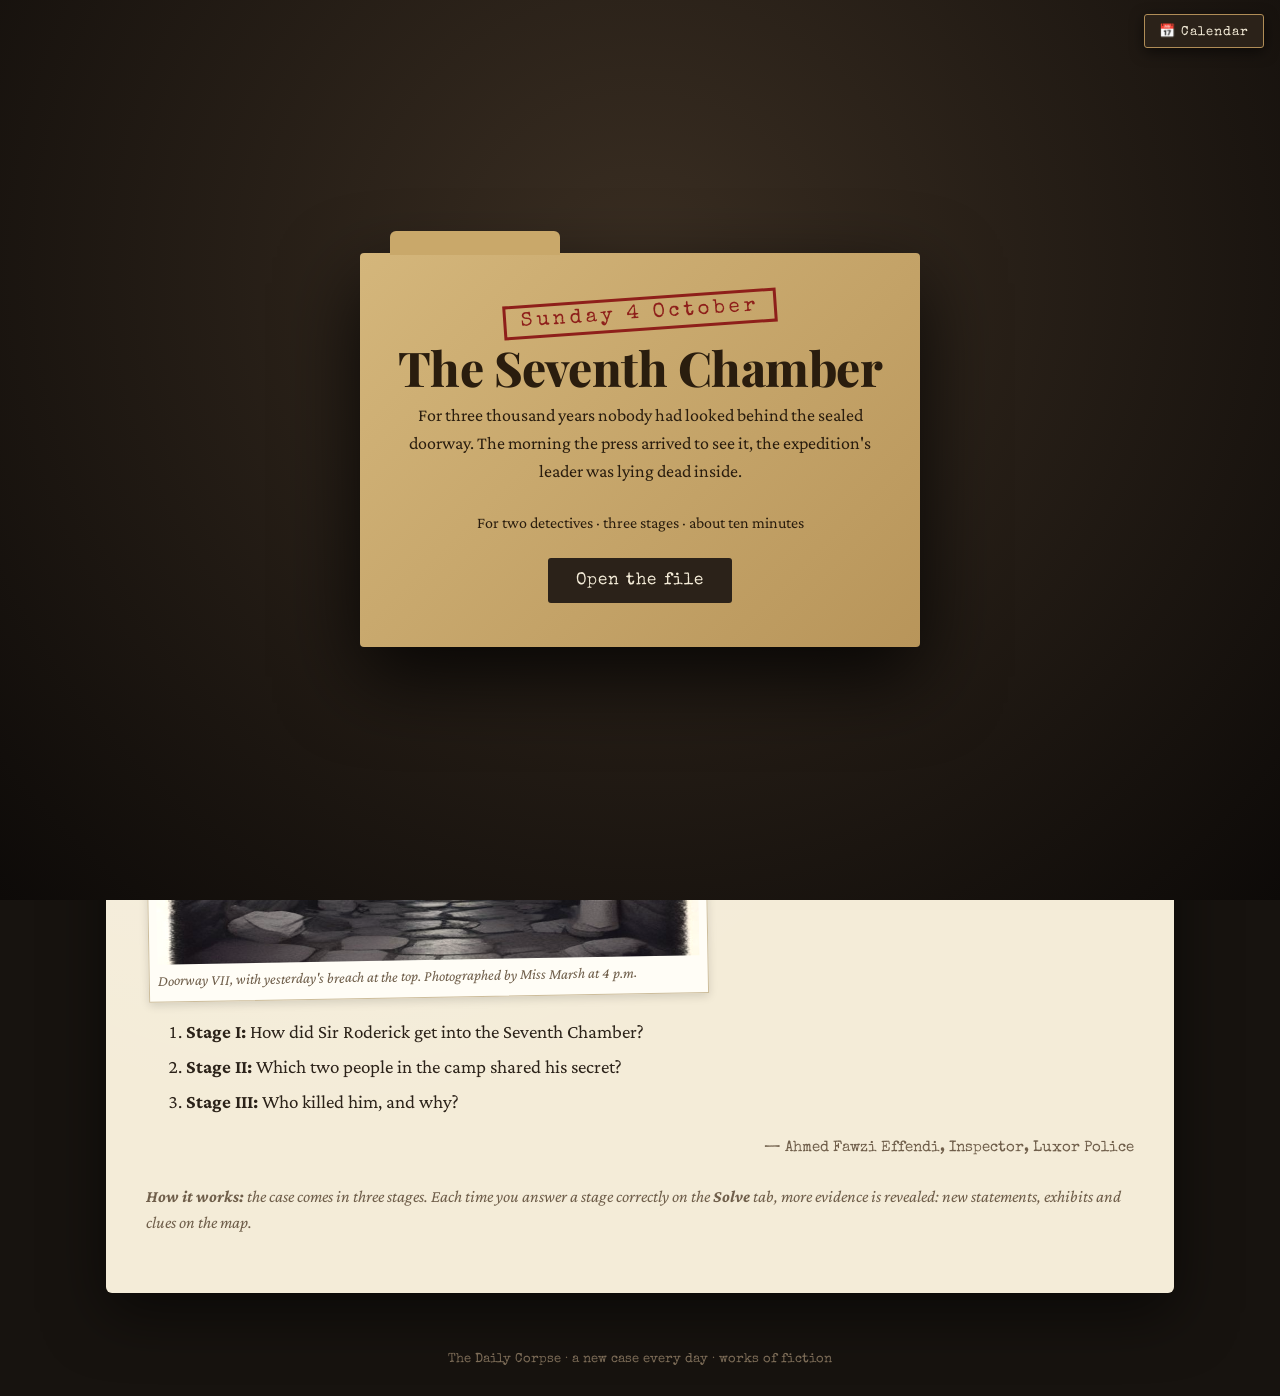
==== index.html @ 82468aee "Keep jigsaw pieces where left, explain stages, Wordle-style share, preview all days Co-Authored-By: " ====
<!doctype html>
<html lang="en">
<head>
<meta charset="utf-8">
<meta name="viewport" content="width=device-width, initial-scale=1">
<title>The Daily Corpse</title>
<meta name="description" content="A new ten-minute murder mystery every day, for two detectives.">
<link rel="preconnect" href="https://fonts.googleapis.com">
<link rel="preconnect" href="https://fonts.gstatic.com" crossorigin>
<link href="https://fonts.googleapis.com/css2?family=Playfair+Display:ital,wght@0,600;0,800;1,600&family=Crimson+Pro:ital,wght@0,400;0,600;1,400&family=Special+Elite&family=Caveat:wght@500&display=swap" rel="stylesheet">
<link rel="stylesheet" href="style.css">
</head>
<body>
<div id="cover"><div class="folder"><p>Fetching today's file…</p></div></div>

<div class="wrap">
  <header>
    <div class="eyebrow" id="eyebrow"></div>
    <h1 id="title"></h1>
    <div class="meta">
      <span class="pips" id="pips" aria-label="Progress"></span>
      <span id="stage-label"></span>
      <span id="clock">⏱ 00:00</span>
      <button class="linkish" id="reset">Start over</button>
    </div>
    <nav role="tablist" id="tabs">
      <button role="tab" data-tab="brief">Briefing</button>
      <button role="tab" data-tab="map">Map</button>
      <button role="tab" data-tab="suspects">Suspects</button>
      <button role="tab" data-tab="evidence">Evidence</button>
      <button role="tab" data-tab="notes">Notebook</button>
      <button role="tab" data-tab="solve">Solve</button>
    </nav>
  </header>
  <main>
    <section id="brief"></section>
    <section id="map"><div class="map-wrap"><aside class="room-info" id="room-info"></aside></div></section>
    <section id="suspects"></section>
    <section id="evidence"></section>
    <section id="notes">
      <h2>Detectives' notebook</h2>
      <p class="aside">Kept on this device only. Scribble freely.</p>
      <textarea id="notebook" placeholder="Times, lies, who could see whom…" aria-label="Notebook"></textarea>
    </section>
    <section id="solve"></section>
  </main>
</div>
<footer>The Daily Corpse · a new case every day · works of fiction</footer>

<dialog id="reader"><div class="sheet"><button class="x" aria-label="Close" onclick="this.closest('dialog').close()">×</button><div id="reader-body"></div></div></dialog>

<script src="days.js"></script>
<script>
  // Pick the case: ?d=YYYY-MM-DD if that day is open, else the latest open day. ?all opens future days (for testing).
  // ponytail: future days are locked in the browser only; anyone reading cases/ can peek at stage I early.
{ // block scope: engine.js declares its own globals (load, $ ...)
  const iso = d => `${d.getFullYear()}-${String(d.getMonth() + 1).padStart(2, '0')}-${String(d.getDate()).padStart(2, '0')}`;
  const q = new URLSearchParams(location.search), today = iso(new Date());
  const open = DAYS.filter(d => window.PREVIEW || q.has('all') || d.date <= today);
  window.DAY = open.find(d => d.date === q.get('d')) || open.filter(d => d.date <= today).pop() || open[0] || DAYS[0];
  const load = src => new Promise((ok, bad) => { const s = document.createElement('script'); s.src = src; s.onload = ok; s.onerror = bad; document.body.append(s); });
  load(`cases/${DAY.id}.js`).then(() => load('engine.js'));
}
</script>
</body>
</html>
---- style.css ----
:root{
  --desk:#17130f; --desk2:#2b221a; --paper:#f4ecd8; --paper2:#e9dcc0; --ink:#2b2219; --muted:#6f5e4a;
  --red:#8e1f1a; --brass:#b08d57; --blood:#7a1410; --line:#cdbd9b; --blue:#243f6b; --snow:#fbfbf8;
}
*{box-sizing:border-box}
html{-webkit-text-size-adjust:100%}
body{margin:0;background:radial-gradient(ellipse at 50% 0%,#3a2e22 0%,var(--desk) 65%) fixed,var(--desk);color:var(--ink);
  font:19px/1.55 "Crimson Pro",Georgia,serif;min-height:100vh}
button,input,select,textarea{font:inherit;color:inherit}
button{cursor:pointer}
:focus-visible{outline:3px solid var(--brass);outline-offset:2px}
.wrap{max-width:1100px;margin:0 auto;padding:0 16px}

/* header */
header{color:var(--paper);padding:28px 0 10px}
.eyebrow{font:13px/1 "Special Elite",monospace;letter-spacing:.2em;color:var(--brass);text-transform:uppercase}
h1{font:800 clamp(34px,6vw,58px)/1.02 "Playfair Display",serif;margin:.25em 0 .15em;letter-spacing:-.01em}
h1 i{font-weight:600;color:var(--brass)}
.meta{display:flex;flex-wrap:wrap;gap:10px 22px;align-items:center;font:14px "Special Elite",monospace;color:#cbbfa8}
.pips{display:flex;gap:6px;align-items:center}
.pip{width:34px;height:8px;border:1px solid var(--brass);border-radius:2px}
.pip.on{background:var(--brass)} .pip.now{background:repeating-linear-gradient(45deg,var(--brass) 0 4px,transparent 4px 8px)}
.linkish{background:none;border:0;color:#cbbfa8;text-decoration:underline;font:14px "Special Elite",monospace;padding:0}

/* tabs */
nav{display:flex;flex-wrap:wrap;gap:4px;margin-top:18px}
nav button{background:var(--paper2);border:0;border-radius:8px 8px 0 0;padding:9px 16px 7px;font:600 16px "Crimson Pro",serif;
  color:var(--muted);letter-spacing:.03em;text-transform:uppercase;opacity:.82}
nav button[aria-selected=true]{background:var(--paper);color:var(--ink);opacity:1}
nav .dot{display:inline-block;width:8px;height:8px;border-radius:50%;background:var(--red);margin-left:6px;vertical-align:middle}
main{background:var(--paper);border-radius:0 6px 6px 6px;padding:clamp(18px,4vw,40px);box-shadow:0 20px 60px #0008;
  background-image:linear-gradient(#0000 96%,#0000),radial-gradient(ellipse at 20% 0%,#fff6 0%,#0000 60%);margin-bottom:60px;min-height:60vh}
section[hidden]{display:none}
h2{font:800 30px/1.15 "Playfair Display",serif;margin:.2em 0 .5em}
h3{font:600 21px/1.2 "Playfair Display",serif;margin:1.4em 0 .5em}
.dateline,.typed,.sig{font:15px/1.6 "Special Elite",monospace}
.dateline{color:var(--red);letter-spacing:.06em}
.sig{text-align:right;color:var(--muted)}
.steps li{margin:.3em 0}
.memo{border-left:4px solid var(--red);background:#fff5;padding:12px 18px;margin:0 0 26px}
.memo .eyebrow{color:var(--red)}

/* suspects */
.grid{display:grid;grid-template-columns:repeat(auto-fill,minmax(300px,1fr));gap:18px}
.person{background:#fffaf0;border:1px solid var(--line);padding:18px;position:relative;box-shadow:0 2px 0 var(--line)}
.person header{display:flex;gap:14px;align-items:center;padding:0;color:var(--ink)}
.mono{flex:none;width:58px;height:58px;border-radius:50%;background:var(--ink);color:var(--paper);display:grid;place-items:center;
  font:600 22px "Playfair Display",serif;border:3px double var(--brass)}
/* portraits: round crop also hides the generator's corner watermark */
img.mono{width:84px;height:84px;object-fit:cover;object-position:50% 30%}
.aerial{margin:0 0 22px}
.aerial img{display:block;width:100%;max-height:420px;object-fit:cover;border:1px solid var(--line);filter:sepia(.25)}
.aerial figcaption{font:italic 15px/1.4 "Crimson Pro",serif;color:var(--muted);margin-top:6px}
.victim{float:right;width:150px;height:150px;border-radius:50%;object-fit:cover;object-position:50% 30%;margin:0 0 12px 18px;border:3px double var(--brass)}
.person h3{margin:0;font-size:21px}
.person .role{font-size:15px;color:var(--muted);font-style:italic}
.facts{font:13px/1.6 "Special Elite",monospace;color:var(--muted);margin:10px 0}
.person p{margin:.4em 0;font-size:17px}
.person .int{border-top:1px dashed var(--line);padding-top:8px;font-size:16px}
.marks{display:flex;gap:4px;margin-top:10px}
.marks button{flex:1;border:1px solid var(--line);background:none;font:12px "Special Elite",monospace;padding:5px 2px;border-radius:3px}
.marks button[aria-pressed=true][data-m=sus]{background:var(--red);color:#fff;border-color:var(--red)}
.marks button[aria-pressed=true][data-m=clr]{background:#3d5a3a;color:#fff;border-color:#3d5a3a}
.marks button[aria-pressed=true][data-m=unk]{background:var(--paper2)}
.stamp-mark{position:absolute;top:14px;right:14px;font:13px "Special Elite",monospace;padding:2px 8px;border:2px solid;transform:rotate(8deg);opacity:.85}
.stamp-mark.sus{color:var(--red)} .stamp-mark.clr{color:#3d5a3a}
.stmts{display:flex;flex-wrap:wrap;gap:6px;margin-top:10px}
.chip{border:1px solid var(--blue);color:var(--blue);background:none;border-radius:20px;padding:2px 12px;font-size:15px}

/* evidence */
.stage-h{display:flex;align-items:baseline;gap:12px;border-bottom:2px solid var(--ink);margin:28px 0 14px;padding-bottom:4px}
.stage-h:first-child{margin-top:0}
.stage-h h3{margin:0}
.stage-h span{font:13px "Special Elite",monospace;color:var(--muted)}
.cards{display:grid;grid-template-columns:repeat(auto-fill,minmax(250px,1fr));gap:14px}
.ev{text-align:left;background:#fffaf0;border:1px solid var(--line);padding:14px 16px 16px;position:relative;transition:transform .15s,box-shadow .15s}
.ev:nth-child(3n){transform:rotate(.4deg)} .ev:nth-child(3n+1){transform:rotate(-.3deg)}
.ev:hover{transform:translateY(-2px) rotate(0);box-shadow:0 6px 18px #0002}
.ev .kind{font:12px "Special Elite",monospace;letter-spacing:.12em;text-transform:uppercase}
.k-statement{color:var(--blue)} .k-report{color:var(--red)} .k-document,.k-mirror{color:#5b4a2a} .k-telegram{color:#9a6a12}
.ev b{display:block;font:600 19px/1.25 "Playfair Display",serif;margin:.3em 0 .2em}
.ev small{display:block;color:var(--muted);font-size:15px;line-height:1.35}
.new{position:absolute;top:10px;right:10px;background:var(--red);color:#fff;font:11px "Special Elite",monospace;padding:2px 6px;letter-spacing:.1em}

/* map */
.map-wrap{display:grid;grid-template-columns:minmax(0,1fr) 300px;gap:22px;align-items:start}
@media (max-width:820px){.map-wrap{grid-template-columns:1fr}}
/* phones: keep map labels readable; the plan scrolls sideways instead of shrinking */
@media (max-width:640px){.map-wrap{overflow-x:auto;-webkit-overflow-scrolling:touch}.map-wrap>.map{min-width:660px}}
.map{width:100%;height:auto;background:#fbf6e9;border:1px solid var(--line);font-family:"Crimson Pro",serif}
.map .rm{fill:#fffdf6;stroke:var(--ink);stroke-width:2.5;cursor:pointer;transition:fill .15s}
.map .rm:hover{fill:#f3e2bd} .map .rm.sel{fill:#ecd29b}
.map .snow{fill:url(#snowpat)} .map .snow:hover,.map .snow.sel{fill:#e9eef3}
.map .grass{fill:url(#grasspat);stroke:none} .map .grass.sel,.map .grass:hover{fill:#dfe3cf}
.map .glass{stroke-dasharray:6 4}
.map text{fill:var(--ink);pointer-events:none}
.map .lbl{font-size:17px;font-weight:600;text-anchor:middle}
.map .lbl-s{font-size:13px;font-style:italic;text-anchor:middle;fill:var(--muted)}
.map .door{stroke:#fbf6e9;stroke-width:6}
.map .xdoor{font:11px "Special Elite",monospace;fill:var(--red);text-anchor:middle}
.trail path{fill:none;stroke-width:3;stroke-dasharray:2 7;stroke-linecap:round}
.trail text{font:bold 18px "Special Elite",monospace}
.trail-a path{stroke:#1d3b6e} .trail-a text{fill:#1d3b6e}
.trail-b path{stroke:var(--red)} .trail-b text{fill:var(--red)}
.trail-e path{stroke:#6a6a6a} .trail-e text{fill:#6a6a6a}
.trail-cd path{stroke:#6b3f8c} .trail-cd text{fill:#6b3f8c}
.trail-f path{stroke:#6a6a6a;stroke-dasharray:none} .trail-f text{fill:#6a6a6a}
.room-info{background:#fffaf0;border:1px solid var(--line);padding:16px;position:sticky;top:12px}
.room-info p{margin:.4em 0 .8em;font-size:17px}
.legend{font-size:15px;margin-top:10px}
.legend span{display:inline-block;width:26px;border-top:3px dotted;vertical-align:middle;margin-right:6px}

/* reader dialog */
dialog{border:0;padding:0;background:transparent;max-width:min(780px,calc(100vw - 20px));width:100%;max-height:calc(100vh - 30px)}
dialog::backdrop{background:#0b0906cc;backdrop-filter:blur(2px)}
.sheet{background:var(--paper);padding:clamp(20px,4vw,42px);box-shadow:0 20px 60px #000a;position:relative;max-height:calc(100vh - 30px);overflow:auto;
  background-image:repeating-linear-gradient(#0000 0 31px,#b9a88410 31px 32px)}
.sheet .x{position:sticky;float:right;top:0;border:0;background:var(--ink);color:var(--paper);width:36px;height:36px;border-radius:50%;font-size:20px;line-height:1;z-index:2}
.sheet .kind{font:13px "Special Elite",monospace;letter-spacing:.14em;text-transform:uppercase}
.sheet .who{font:15px "Special Elite",monospace;color:var(--muted);margin-bottom:1em}
.sheet h2{margin-top:.2em}
.aside{color:var(--muted);font-style:italic;font-size:17px}
.hand,.hand-inline{font-family:"Caveat",cursive;font-size:25px;line-height:1.35;color:#1e2f55}
.tl{border-collapse:collapse;width:100%;font-size:17px}
.tl td{border-bottom:1px dotted var(--line);padding:6px 8px;vertical-align:top}
.tl td:first-child{font:14px "Special Elite",monospace;white-space:nowrap;color:var(--red);width:1%}
.inv li{margin:.45em 0}
.sketch{display:block;width:100%;max-width:520px;margin:0 auto 10px;color:var(--ink);background:#fffdf6;border:1px solid var(--line)}
.sk-n{font:bold 15px "Special Elite",monospace;fill:var(--red)} .sk-s{font:11px "Special Elite",monospace;fill:var(--muted)}
.card-print{border:3px double var(--ink);padding:18px 24px;text-align:center;max-width:420px;margin:10px auto;background:#fffdf6}
.card-print.small{max-width:360px;padding:12px}
.card-print p{margin:.35em 0}
.cp-top{font:800 22px "Playfair Display",serif;letter-spacing:.14em}
.cp-sub{font-style:italic;color:var(--muted)}
.card-print hr{border:0;border-top:1px solid var(--ink);width:40%}
.trails dt{float:left;font:bold 20px "Special Elite",monospace;color:var(--red);width:32px}
.trails dd{margin:0 0 10px 32px}
.telegram{background:#f7e9b9;border:1px solid #cfb567;padding:18px 22px;font:16px/1.7 "Special Elite",monospace;
  box-shadow:inset 0 0 40px #b0843322;clip-path:polygon(0 0,100% 0,100% 88%,94% 100%,80% 93%,62% 100%,40% 92%,20% 100%,0 94%)}
.tg-head{color:#8a5a0a;border-bottom:1px solid #cfb567;padding-bottom:6px}
.burn{color:#2a1a08;letter-spacing:-2px}
.blotter{background:#dfe7ea;border:1px solid #aab8bd;padding:22px;margin:12px 0}
.blotter .mirrored{transform:scaleX(-1);transition:transform .6s;opacity:.72;filter:blur(.3px)}
.blotter .mirrored.flipped{transform:none;opacity:1;filter:none}
.mirror-btn,.btn{background:var(--ink);color:var(--paper);border:0;padding:10px 20px;border-radius:3px;font:15px "Special Elite",monospace;letter-spacing:.06em}
.btn.ghost{background:none;color:var(--ink);border:1px solid var(--ink)}

/* solve */
.facts-list{list-style:none;padding:0}
.facts-list li{padding:8px 0 8px 34px;position:relative;border-bottom:1px dotted var(--line)}
.facts-list li::before{content:"✓";position:absolute;left:6px;color:#3d5a3a;font-weight:bold}
.q{background:#fffaf0;border:2px solid var(--ink);padding:22px;margin-top:18px}
.q h3{margin-top:0}
.q label{display:block;margin:12px 0 4px;font-weight:600}
.q input[type=text],.q select{width:100%;padding:10px 12px;border:1px solid var(--muted);background:#fff;border-radius:3px}
.q input[type=text]{font:22px "Special Elite",monospace;max-width:220px}
.picks{display:grid;grid-template-columns:repeat(auto-fill,minmax(200px,1fr));gap:8px}
.picks label{display:flex;gap:10px;align-items:center;border:1px solid var(--line);padding:10px 12px;margin:0;font-weight:400;background:#fff;cursor:pointer}
.picks input{width:20px;height:20px;accent-color:var(--red)}
.q .row{display:flex;flex-wrap:wrap;gap:10px;align-items:center;margin-top:16px}
.verdict{min-height:1.5em;font-style:italic;color:var(--red);margin-top:10px}
.shake{animation:shake .4s}
@keyframes shake{25%{transform:translateX(-6px)}50%{transform:translateX(6px)}75%{transform:translateX(-3px)}}
.hints li{margin:.4em 0;color:var(--blue)}
.solved-stamp{display:inline-block;font:22px "Special Elite",monospace;color:var(--red);border:4px double var(--red);padding:6px 16px;transform:rotate(-6deg);margin:10px 0 20px;letter-spacing:.2em}
.rating{background:var(--ink);color:var(--paper);padding:18px 22px;margin:20px 0}
.rating b{color:var(--brass);font:800 24px "Playfair Display",serif}
textarea{width:100%;min-height:55vh;border:1px solid var(--line);padding:16px;background:#fffdf6 repeating-linear-gradient(#0000 0 31px,#cdbd9b66 31px 32px);
  font:23px/32px "Caveat",cursive;color:#1e2f55;resize:vertical}

/* cover */
#cover{position:fixed;inset:0;z-index:50;background:radial-gradient(ellipse at 50% 30%,#3a2e22,#0d0a08);display:grid;place-items:center;padding:16px}
#cover[hidden]{display:none}
.folder{background:#c9a86a;background-image:linear-gradient(135deg,#d4b67b,#b8955a);width:min(560px,100%);padding:44px 34px;position:relative;
  box-shadow:0 30px 80px #000c;border-radius:4px;text-align:center;color:#2a1d0e}
.folder::before{content:"";position:absolute;top:-22px;left:30px;width:170px;height:24px;background:#c9a86a;border-radius:6px 6px 0 0}
.folder .conf{display:inline-block;font:20px "Special Elite",monospace;color:var(--red);border:3px solid var(--red);padding:4px 14px;transform:rotate(-4deg);letter-spacing:.2em}
.folder h1{color:#2a1d0e;font-size:clamp(32px,7vw,48px)}
.folder p{font-size:18px;margin:.6em 0 1.4em}
.folder .btn{font-size:17px;padding:14px 28px}
.toast{position:fixed;left:50%;bottom:24px;transform:translateX(-50%);background:var(--ink);color:var(--paper);padding:14px 22px;border:1px solid var(--brass);
  font:15px "Special Elite",monospace;z-index:60;box-shadow:0 10px 30px #000a;max-width:calc(100vw - 32px)}
footer{color:#7d6d58;text-align:center;font:13px "Special Elite",monospace;padding:0 16px 30px}
.corner{position:fixed;top:14px;right:16px;z-index:55;background:var(--ink);color:var(--paper);border:1px solid var(--brass);padding:8px 14px;
  font:13px "Special Elite",monospace;letter-spacing:.08em;text-decoration:none;border-radius:3px;box-shadow:0 4px 14px #0008}
.corner:hover{background:var(--brass);color:var(--ink)}
@media (max-width:640px){header{padding-top:58px}}

/* photos inside evidence and briefings */
.photo{margin:14px 0;background:#fffdf6;border:1px solid var(--line);padding:8px 8px 10px;box-shadow:0 3px 10px #0002;max-width:560px}
.photo img{display:block;width:100%;height:auto;filter:sepia(.15)}
.photo figcaption{font:italic 15px/1.35 "Crimson Pro",serif;color:var(--muted);margin-top:6px}
.photo.tilt{transform:rotate(-1deg)}
.k-puzzle{color:#3d5a3a}

/* mini-puzzles */
.pz{margin:18px 0 8px;padding:16px;background:#fffaf0;border:2px dashed var(--muted)}
.pz.done{border-style:solid;border-color:#3d5a3a}
.pz-after:not(:empty){border-left:4px solid #3d5a3a;background:#3d5a3a12;padding:10px 16px;margin-top:10px}
.jig{display:grid;gap:3px;width:100%;max-width:560px;margin:0 auto;background:var(--ink);padding:3px;touch-action:manipulation}
.jig button{border:0;padding:0;background-repeat:no-repeat;min-height:0}
.jig button.sel{outline:4px solid var(--brass);outline-offset:-4px;filter:brightness(1.1)}
.jig.whole{gap:0;padding:0;transition:gap .4s}
.morse{font:22px/1.7 "Special Elite",monospace;letter-spacing:.08em;word-spacing:.2em;background:#f7e9b9;border:1px solid #cfb567;padding:14px 16px;margin:0 0 12px;overflow-wrap:anywhere}
.morse-plain{font:24px "Special Elite",monospace;color:#3d5a3a;letter-spacing:.1em}
.mkey{margin:12px 0}
.mkey summary{cursor:pointer;font:15px "Special Elite",monospace}
.mkey div{display:grid;grid-template-columns:repeat(auto-fill,minmax(88px,1fr));gap:2px 10px;font:15px "Special Elite",monospace;margin-top:8px}
.pz-ans{display:flex;flex-wrap:wrap;gap:8px;align-items:center;margin-top:12px}
.pz-ans input{flex:1;min-width:0;padding:10px 12px;border:1px solid var(--muted);font:20px "Special Elite",monospace;text-transform:uppercase;background:#fff}
.pz-ans .verdict{flex-basis:100%}
.spots{display:grid;grid-template-columns:1fr 1fr;gap:10px}
@media (max-width:600px){.spots{grid-template-columns:1fr}}
.spots figure{margin:0}
.spots figcaption{font:13px "Special Elite",monospace;color:var(--muted);margin-bottom:3px}
.spot{width:100%;height:auto;display:block;border:1px solid var(--line);background:#efe6cf;touch-action:manipulation}
#spot-a{cursor:crosshair}
.spot .rings circle{fill:none;stroke:var(--red);stroke-width:6}
.wheel{display:block;font:16px "Special Elite",monospace}
.wheel input{width:100%;accent-color:var(--red);height:32px}
.lock{display:flex;gap:10px;justify-content:center;margin:6px 0 14px}
.dial{display:flex;flex-direction:column;align-items:center;background:var(--ink);color:var(--paper);border-radius:6px;padding:4px;border:3px double var(--brass)}
.dial b{font:30px "Special Elite",monospace;min-width:1.4em;text-align:center;padding:4px 0}
.dial button{background:none;border:0;color:var(--brass);font-size:22px;padding:6px 14px}
.ord-picked{min-height:1.5em;margin:0 0 12px;padding-left:1.6em}
.ord-picked li{margin:.3em 0;padding:4px 0;border-bottom:1px dotted var(--line)}
.ord-pool{display:flex;flex-direction:column;gap:8px}
.ord-pool .chip{text-align:left;border-radius:6px;padding:8px 12px;font-size:17px}

/* calendar */
.cal{display:flex;flex-direction:column;gap:8px}
.day{display:grid;grid-template-columns:52px 1fr auto;grid-template-rows:auto auto;column-gap:14px;align-items:center;text-decoration:none;color:var(--ink);
  background:#fffaf0;border:1px solid var(--line);padding:10px 14px;border-radius:4px}
a.day:hover{border-color:var(--ink)}
.day.cur{border:2px solid var(--red)}
.day.locked{opacity:.55;background:repeating-linear-gradient(45deg,#0000 0 10px,#0000000a 10px 20px)}
.dow{grid-row:1;font:12px "Special Elite",monospace;color:var(--red);text-transform:uppercase;letter-spacing:.1em;text-align:center}
.dnum{grid-row:2;grid-column:1;font:800 26px/1 "Playfair Display",serif;text-align:center}
.dinfo{grid-row:1/3;grid-column:2}
.dinfo b{display:block;font:600 18px/1.2 "Playfair Display",serif}
.dinfo small{display:block;color:var(--muted);font-size:15px;line-height:1.3}
.dstat{grid-row:1/3;grid-column:3;font:14px "Special Elite",monospace;color:#3d5a3a}
.day.test .dow{color:var(--muted)}
.btn.ghost-l{background:none;color:var(--paper);border:1px solid var(--brass)}
button.corner{cursor:pointer}
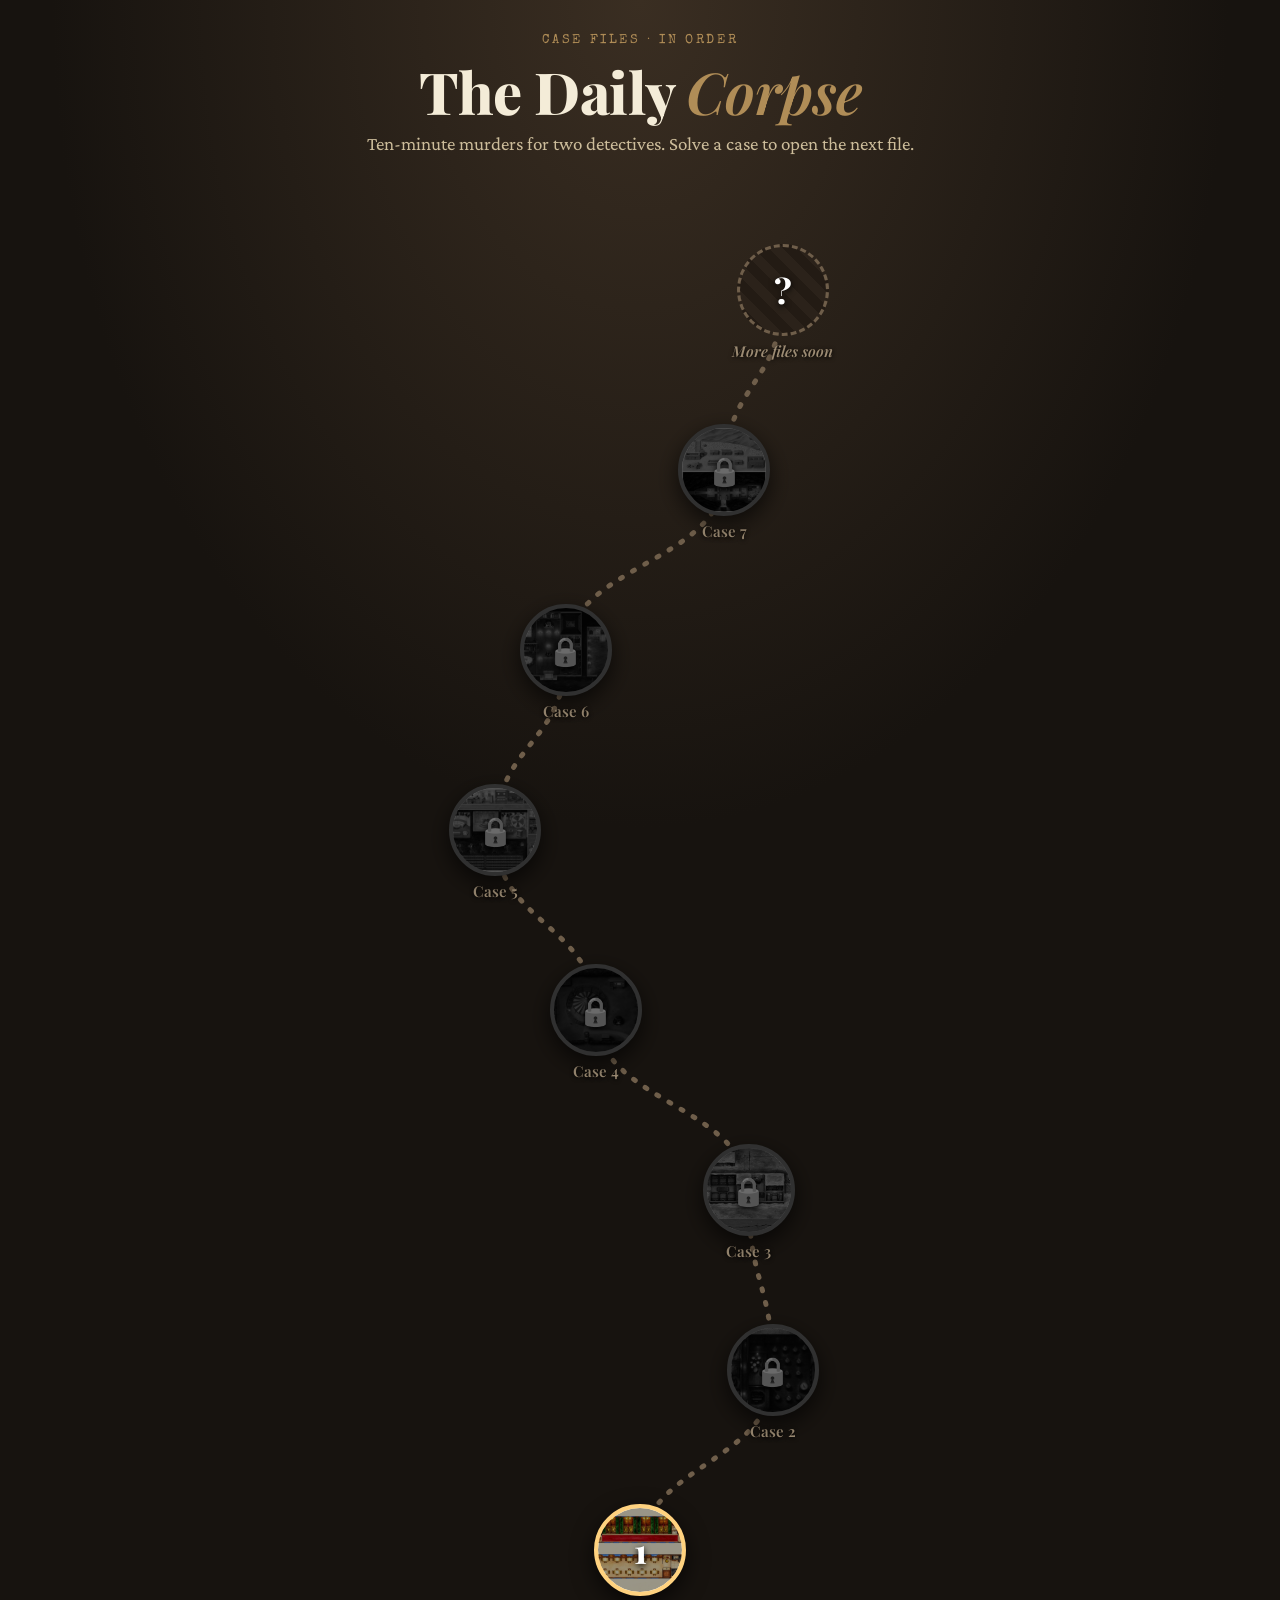
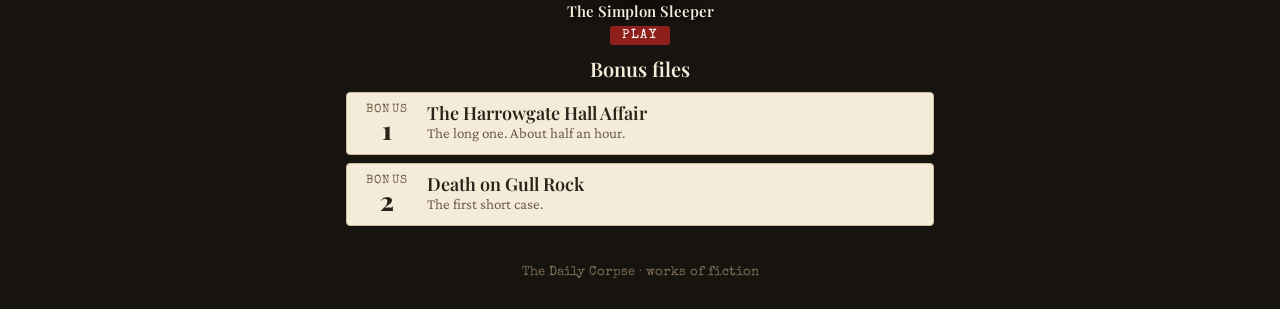
==== commit 71ec3733: "Turn the daily cases into a trail of levels The front page is now a case map: the cases climb a wind" ====
--- a/index.html
+++ b/index.html
@@ -4,62 +4,68 @@
 <meta charset="utf-8">
 <meta name="viewport" content="width=device-width, initial-scale=1">
 <title>The Daily Corpse</title>
-<meta name="description" content="A new ten-minute murder mystery every day, for two detectives.">
+<meta name="description" content="A trail of ten-minute murder mysteries for two detectives. Solve one to open the next.">
 <link rel="preconnect" href="https://fonts.googleapis.com">
 <link rel="preconnect" href="https://fonts.gstatic.com" crossorigin>
-<link href="https://fonts.googleapis.com/css2?family=Playfair+Display:ital,wght@0,600;0,800;1,600&family=Crimson+Pro:ital,wght@0,400;0,600;1,400&family=Special+Elite&family=Caveat:wght@500&display=swap" rel="stylesheet">
+<link href="https://fonts.googleapis.com/css2?family=Playfair+Display:ital,wght@0,600;0,800;1,600&family=Crimson+Pro:ital,wght@0,400;0,600;1,400&family=Special+Elite&display=swap" rel="stylesheet">
 <link rel="stylesheet" href="style.css">
 </head>
-<body>
-<div id="cover"><div class="folder"><p>Fetching today's file…</p></div></div>
+<body class="trail-page">
+<header class="trail-head">
+  <div class="eyebrow">Case files · in order</div>
+  <h1>The Daily <i>Corpse</i></h1>
+  <p>Ten-minute murders for two detectives. Solve a case to open the next file.</p>
+</header>
+<main class="trail" id="trail" aria-label="Case map"></main>
+<section class="bonus">
+  <h2>Bonus files</h2>
+  <div class="cal" id="bonus"></div>
+</section>
+<footer>The Daily Corpse · works of fiction</footer>
 
-<div class="wrap">
-  <header>
-    <div class="eyebrow" id="eyebrow"></div>
-    <h1 id="title"></h1>
-    <div class="meta">
-      <span class="pips" id="pips" aria-label="Progress"></span>
-      <span id="stage-label"></span>
-      <span id="clock">⏱ 00:00</span>
-      <button class="linkish" id="reset">Start over</button>
-    </div>
-    <nav role="tablist" id="tabs">
-      <button role="tab" data-tab="brief">Briefing</button>
-      <button role="tab" data-tab="map">Map</button>
-      <button role="tab" data-tab="suspects">Suspects</button>
-      <button role="tab" data-tab="evidence">Evidence</button>
-      <button role="tab" data-tab="notes">Notebook</button>
-      <button role="tab" data-tab="solve">Solve</button>
-    </nav>
-  </header>
-  <main>
-    <section id="brief"></section>
-    <section id="map"><div class="map-wrap"><aside class="room-info" id="room-info"></aside></div></section>
-    <section id="suspects"></section>
-    <section id="evidence"></section>
-    <section id="notes">
-      <h2>Detectives' notebook</h2>
-      <p class="aside">Kept on this device only. Scribble freely.</p>
-      <textarea id="notebook" placeholder="Times, lies, who could see whom…" aria-label="Notebook"></textarea>
-    </section>
-    <section id="solve"></section>
-  </main>
-</div>
-<footer>The Daily Corpse · a new case every day · works of fiction</footer>
+<dialog id="lvl"><div class="sheet"><button class="x" aria-label="Close" onclick="this.closest('dialog').close()">×</button><div id="lvl-body"></div></div></dialog>
 
-<dialog id="reader"><div class="sheet"><button class="x" aria-label="Close" onclick="this.closest('dialog').close()">×</button><div id="reader-body"></div></div></dialog>
+<script src="levels.js"></script>
+<script>
+{
+  const $ = s => document.querySelector(s), ROW = 180, all = /[?&]all\b/.test(location.search) ? '&all' : '';
+  const stars = n => `<span class="stars" aria-label="${n} of 3 stars">${'★'.repeat(n)}<i>${'★'.repeat(3 - n)}</i></span>`;
+  // Level 1 sits at the bottom and the trail climbs, one sealed file waiting at the top.
+  const nodes = [...LEVELS.map((l, i) => ({ ...l, n: i + 1, open: levelOpen(i), done: solvedCase(l.id) })), { soon: true }];
+  const cur = nodes.findIndex(v => v.open && !v.done), H = nodes.length * ROW + 40, trail = $('#trail');
+  trail.style.height = H + 'px';
+  const pos = i => ({ x: 50 + 28 * Math.sin(i * 1.15), y: H - 90 - i * ROW });   // x in %, y in px
 
-<script src="days.js"></script>
-<script>
-  // Pick the case: ?d=YYYY-MM-DD if that day is open, else the latest open day. ?all opens future days (for testing).
-  // ponytail: future days are locked in the browser only; anyone reading cases/ can peek at stage I early.
-{ // block scope: engine.js declares its own globals (load, $ ...)
-  const iso = d => `${d.getFullYear()}-${String(d.getMonth() + 1).padStart(2, '0')}-${String(d.getDate()).padStart(2, '0')}`;
-  const q = new URLSearchParams(location.search), today = iso(new Date());
-  const open = DAYS.filter(d => window.PREVIEW || q.has('all') || d.date <= today);
-  window.DAY = open.find(d => d.date === q.get('d')) || open.filter(d => d.date <= today).pop() || open[0] || DAYS[0];
-  const load = src => new Promise((ok, bad) => { const s = document.createElement('script'); s.src = src; s.onload = ok; s.onerror = bad; document.body.append(s); });
-  load(`cases/${DAY.id}.js`).then(() => load('engine.js'));
+  trail.innerHTML = nodes.map((v, i) => {
+    const { x, y } = pos(i), cls = v.soon ? 'soon' : v.done ? 'done' : v.open ? 'open' : 'locked';
+    return `<button class="lv ${cls} ${i === cur ? 'cur' : ''}" style="left:${x}%;top:${y}px" data-i="${i}" ${v.soon ? 'disabled' : ''}
+        aria-label="${v.soon ? 'More cases coming' : `Case ${v.n}: ${v.open ? v.title : 'locked'}`}">
+      <span class="disc" ${v.soon ? '' : `style="background-image:url(img/${v.id}/plan.jpg)"`}><b>${v.soon ? '?' : v.open ? v.n : '🔒'}</b></span>
+      <span class="lv-name">${v.soon ? 'More files soon' : v.open ? v.title : 'Case ' + v.n}</span>
+      ${v.done ? stars(caseStars(v.id)) : i === cur ? '<span class="lv-go">Play</span>' : ''}
+    </button>`;
+  }).join('');
+
+  // The path behind the files: brass as far as you've got, dotted beyond.
+  const W = trail.clientWidth, pts = nodes.map((_, i) => { const p = pos(i); return [p.x / 100 * W, p.y]; });
+  const seg = (a, b) => `M${a[0]},${a[1]} C${a[0]},${a[1] - ROW / 2} ${b[0]},${b[1] + ROW / 2} ${b[0]},${b[1]}`;
+  trail.insertAdjacentHTML('afterbegin', `<svg class="path" width="${W}" height="${H}" aria-hidden="true">${pts.slice(1).map((p, i) =>
+    `<path d="${seg(pts[i], p)}" class="${nodes[i].done ? 'walked' : ''}"/>`).join('')}</svg>`);
+
+  trail.onclick = e => {
+    const b = e.target.closest('.lv'); if (!b) return;
+    const v = nodes[b.dataset.i];
+    $('#lvl-body').innerHTML = `<div class="kind">Case No. ${v.n}</div>` + (v.open
+      ? `<h2>${v.title}</h2><p>${v.tagline}</p>${v.done ? `<p>${stars(caseStars(v.id))} Solved</p>` : ''}
+         <p class="aside">For two detectives · three stages · about ten minutes</p>
+         <a class="btn" href="case.html?c=${v.id}${all}">${v.done ? 'Reopen the file' : caseSave(v.id).answers?.length ? 'Carry on' : 'Open the file'}</a>`
+      : `<h2>Sealed</h2><p>Solve <b>Case ${v.n - 1}</b> to open this file.</p>`);
+    $('#lvl').showModal();
+  };
+  $('#bonus').innerHTML = TESTS.map(t => `<a class="day test" href="${t.href}"><span class="dow">Bonus</span><span class="dnum">${t.n}</span>
+    <span class="dinfo"><b>${t.title}</b><small>${t.tagline}</small></span><span class="dstat">${solvedCase(t.id) ? '✓' : ''}</span></a>`).join('');
+  // Start the view on the case you're up to.
+  trail.querySelector('.cur')?.scrollIntoView({ block: 'center' });
 }
 </script>
 </body>
--- a/style.css
+++ b/style.css
@@ -80,16 +80,31 @@
 .k-statement{color:var(--blue)} .k-report{color:var(--red)} .k-document,.k-mirror{color:#5b4a2a} .k-telegram{color:#9a6a12}
 .ev b{display:block;font:600 19px/1.25 "Playfair Display",serif;margin:.3em 0 .2em}
 .ev small{display:block;color:var(--muted);font-size:15px;line-height:1.35}
-.new{position:absolute;top:10px;right:10px;background:var(--red);color:#fff;font:11px "Special Elite",monospace;padding:2px 6px;letter-spacing:.1em}
+.new{position:absolute;top:10px;right:62px;background:var(--red);color:#fff;font:11px "Special Elite",monospace;padding:2px 6px;letter-spacing:.1em}
 
 /* map */
 .map-wrap{display:grid;grid-template-columns:minmax(0,1fr) 300px;gap:22px;align-items:start}
 @media (max-width:820px){.map-wrap{grid-template-columns:1fr}}
 /* phones: keep map labels readable; the plan scrolls sideways instead of shrinking */
-@media (max-width:640px){.map-wrap{overflow-x:auto;-webkit-overflow-scrolling:touch}.map-wrap>.map{min-width:660px}}
+@media (max-width:640px){.map-wrap{overflow-x:auto;-webkit-overflow-scrolling:touch}.map-wrap>.map{min-width:660px}
+  /* the notes stay put while the plan scrolls under them */
+  .map-wrap>.room-info{position:sticky;left:0;box-sizing:border-box;width:calc(100vw - 68px)}}
 .map{width:100%;height:auto;background:#fbf6e9;border:1px solid var(--line);font-family:"Crimson Pro",serif}
 .map .rm{fill:#fffdf6;stroke:var(--ink);stroke-width:2.5;cursor:pointer;transition:fill .15s}
 .map .rm:hover{fill:#f3e2bd} .map .rm.sel{fill:#ecd29b}
+/* A painted plan (class "painted"): the picture is the map, the rooms are clear hotspots over it, lit when chosen. */
+.map.painted{background:#0d0b09}
+.map.painted .rm{fill:transparent;stroke:transparent;stroke-width:4;transition:fill .15s,stroke .15s}
+.map.painted .rm:hover{fill:rgba(255,214,140,.12);stroke:rgba(255,214,140,.55)}
+.map.painted .rm.sel{fill:rgba(255,200,110,.1);stroke:#ffd27f;filter:drop-shadow(0 0 6px rgba(255,200,110,.8))}
+.map.painted text{paint-order:stroke;stroke:rgba(12,9,6,.85);stroke-width:4px;stroke-linejoin:round}
+.map.painted .lbl{fill:#f6ecd6} .map.painted .lbl-s{fill:#e6d7b8} .map.painted .xdoor{fill:#ffab94}
+.map.painted .trail text{stroke:#f6ecd6;stroke-width:5px} .map.painted .trail path{stroke-width:4}
+.pin{pointer-events:none} .pin-ring{fill:#f6ecd6;stroke:#b08d57;stroke-width:2;filter:drop-shadow(0 2px 3px rgba(0,0,0,.7))}
+.map .pin-n{font:bold 17px "Crimson Pro",serif;fill:#f6ecd6;text-anchor:middle;paint-order:stroke;stroke:rgba(12,9,6,.9);stroke-width:4px}
+.pins-btn{display:block;width:100%;margin:0 0 14px;padding:10px 12px;border:1px solid var(--brass);border-radius:6px;background:#fff8;
+  font:600 15px "Crimson Pro",serif;color:var(--ink);cursor:pointer;text-align:left}
+.pins-btn[aria-pressed=true]{background:var(--ink);color:var(--paper)}
 .map .snow{fill:url(#snowpat)} .map .snow:hover,.map .snow.sel{fill:#e9eef3}
 .map .grass{fill:url(#grasspat);stroke:none} .map .grass.sel,.map .grass:hover{fill:#dfe3cf}
 .map .glass{stroke-dasharray:6 4}
@@ -117,7 +132,7 @@
   background-image:repeating-linear-gradient(#0000 0 31px,#b9a88410 31px 32px)}
 .sheet .x{position:sticky;float:right;top:0;border:0;background:var(--ink);color:var(--paper);width:36px;height:36px;border-radius:50%;font-size:20px;line-height:1;z-index:2}
 .sheet .kind{font:13px "Special Elite",monospace;letter-spacing:.14em;text-transform:uppercase}
-.sheet .who{font:15px "Special Elite",monospace;color:var(--muted);margin-bottom:1em}
+.sheet .who{font:15px "Special Elite",monospace;color:var(--muted);margin-bottom:1em;display:flex;align-items:center;gap:12px}
 .sheet h2{margin-top:.2em}
 .aside{color:var(--muted);font-style:italic;font-size:17px}
 .hand,.hand-inline{font-family:"Caveat",cursive;font-size:25px;line-height:1.35;color:#1e2f55}
@@ -165,8 +180,8 @@
 .solved-stamp{display:inline-block;font:22px "Special Elite",monospace;color:var(--red);border:4px double var(--red);padding:6px 16px;transform:rotate(-6deg);margin:10px 0 20px;letter-spacing:.2em}
 .rating{background:var(--ink);color:var(--paper);padding:18px 22px;margin:20px 0}
 .rating b{color:var(--brass);font:800 24px "Playfair Display",serif}
-textarea{width:100%;min-height:55vh;border:1px solid var(--line);padding:16px;background:#fffdf6 repeating-linear-gradient(#0000 0 31px,#cdbd9b66 31px 32px);
-  font:23px/32px "Caveat",cursive;color:#1e2f55;resize:vertical}
+textarea{width:100%;min-height:55vh;border:1px solid var(--line);padding:16px;background:#fffdf6 repeating-linear-gradient(#0000 0 31px,#cdbd9b66 31px 32px) content-box local;
+  background-clip:padding-box;font:23px/32px "Caveat",cursive;color:#1e2f55;resize:vertical}
 
 /* cover */
 #cover{position:fixed;inset:0;z-index:50;background:radial-gradient(ellipse at 50% 30%,#3a2e22,#0d0a08);display:grid;place-items:center;padding:16px}
@@ -191,7 +206,6 @@
 .photo img{display:block;width:100%;height:auto;filter:sepia(.15)}
 .photo figcaption{font:italic 15px/1.35 "Crimson Pro",serif;color:var(--muted);margin-top:6px}
 .photo.tilt{transform:rotate(-1deg)}
-.k-puzzle{color:#3d5a3a}
 
 /* mini-puzzles */
 .pz{margin:18px 0 8px;padding:16px;background:#fffaf0;border:2px dashed var(--muted)}
@@ -243,3 +257,49 @@
 .day.test .dow{color:var(--muted)}
 .btn.ghost-l{background:none;color:var(--paper);border:1px solid var(--brass)}
 button.corner{cursor:pointer}
+.staff{display:block;max-width:100%;height:auto;background:#fbf3df;border:1px solid #cfb567;margin:0 0 8px;fill:#1e2f55;stroke:#1e2f55}
+.staff .st-l{stroke-width:1.2}.staff .st-s{stroke-width:1.6}
+.staff text{font:15px "Special Elite",monospace;stroke:none;fill:#8a2d1f}
+
+
+/* corner badge on evidence cards */
+.ev{padding-right:64px}
+.ev-ico{position:absolute;top:10px;right:10px;width:42px;height:42px}
+svg.ev-ico{fill:none;stroke:currentColor;stroke-width:1.6;stroke-linecap:round;stroke-linejoin:round;padding:8px;box-sizing:border-box;border-radius:50%;background:#f3e9d2}
+.ev-face{border-radius:50%;object-fit:cover;object-position:50% 30%;border:2px solid #b08d57;box-shadow:0 1px 3px #0003}
+.k-puzzle{color:#3d5a3a}
+/* On a painted plan the picture replaces the line drawing: loose shapes are hidden, while hotspots, labels and <g> groups (trails, pins, legends) stay. */
+.map.painted > :is(rect:not(.rm),circle,ellipse,line,path,polygon,polyline){display:none}
+/* painted plan on a light background: dark labels with a cream halo */
+.map.painted.light text{stroke:rgba(251,246,233,.92);stroke-width:4px}
+.map.painted.light .lbl{fill:#2b2219} .map.painted.light .lbl-s{fill:#4a3b2a} .map.painted.light .xdoor{fill:#8e1f1a}
+a.btn{text-decoration:none;display:inline-block}
+/* ---------- case map (index.html) ---------- */
+.trail-head{text-align:center;color:var(--paper);padding:34px 16px 6px}
+.trail-head p{color:#cdbd9b;margin:.2em auto 0;max-width:34em}
+.trail{position:relative;max-width:520px;margin:0 auto;overflow:hidden;background:none;box-shadow:none;border-radius:0;padding:0}
+.trail .path{position:absolute;inset:0;pointer-events:none}
+.trail .path path{fill:none;stroke:#6f5e4a;stroke-width:5;stroke-dasharray:2 12;stroke-linecap:round}
+.trail .path path.walked{stroke:var(--brass);stroke-dasharray:none;stroke-width:7;opacity:.9}
+.lv{position:absolute;transform:translate(-50%,-50px);width:170px;background:none;border:0;padding:0;display:flex;flex-direction:column;align-items:center;gap:6px;color:var(--paper)}
+.lv .disc{width:92px;height:92px;border-radius:50%;background:#2b221a center/cover;border:4px solid var(--brass);box-shadow:0 8px 22px #000a,inset 0 0 0 40px #0006;
+  display:grid;place-items:center;transition:transform .15s}
+.lv:hover .disc{transform:scale(1.06)}
+.lv .disc b{font:800 34px/1 "Playfair Display",serif;color:#fff;text-shadow:0 2px 6px #000}
+.lv-name{font:600 15px/1.2 "Playfair Display",serif;text-align:center;text-shadow:0 1px 4px #000}
+.lv.locked .disc{filter:grayscale(1) brightness(.5);border-color:#6f5e4a}
+.lv.locked .disc b{font-size:28px}
+.lv.locked .lv-name{color:#9c8b73}
+.lv.soon .disc{background:repeating-linear-gradient(45deg,#2b221a 0 10px,#231b14 10px 20px);border:3px dashed #6f5e4a;box-shadow:none}
+.lv.soon .lv-name{color:#9c8b73;font-style:italic}
+.lv.done .disc{border-color:#d9b36a}
+.lv.cur .disc{border-color:#ffd27f;animation:beckon 1.6s ease-in-out infinite}
+@keyframes beckon{50%{box-shadow:0 0 0 10px #ffd27f33,0 8px 22px #000a,inset 0 0 0 40px #0006}}
+@media (prefers-reduced-motion:reduce){.lv.cur .disc{animation:none;box-shadow:0 0 0 8px #ffd27f33,0 8px 22px #000a,inset 0 0 0 40px #0006}}
+.lv-go{font:13px "Special Elite",monospace;letter-spacing:.12em;text-transform:uppercase;background:var(--red);color:#fff;padding:3px 12px;border-radius:3px}
+.stars{color:#ffd27f;letter-spacing:2px;font-size:17px;text-shadow:0 1px 3px #000}
+.stars i{font-style:normal;color:#6f5e4a;text-shadow:none}
+.sheet .stars{text-shadow:none} .sheet .stars i{color:#cdbd9b}
+.bonus{max-width:620px;margin:10px auto 40px;padding:0 16px}
+.bonus h2{color:var(--paper);font:600 20px "Playfair Display",serif;text-align:center}
+.bonus .day{background:var(--paper)}
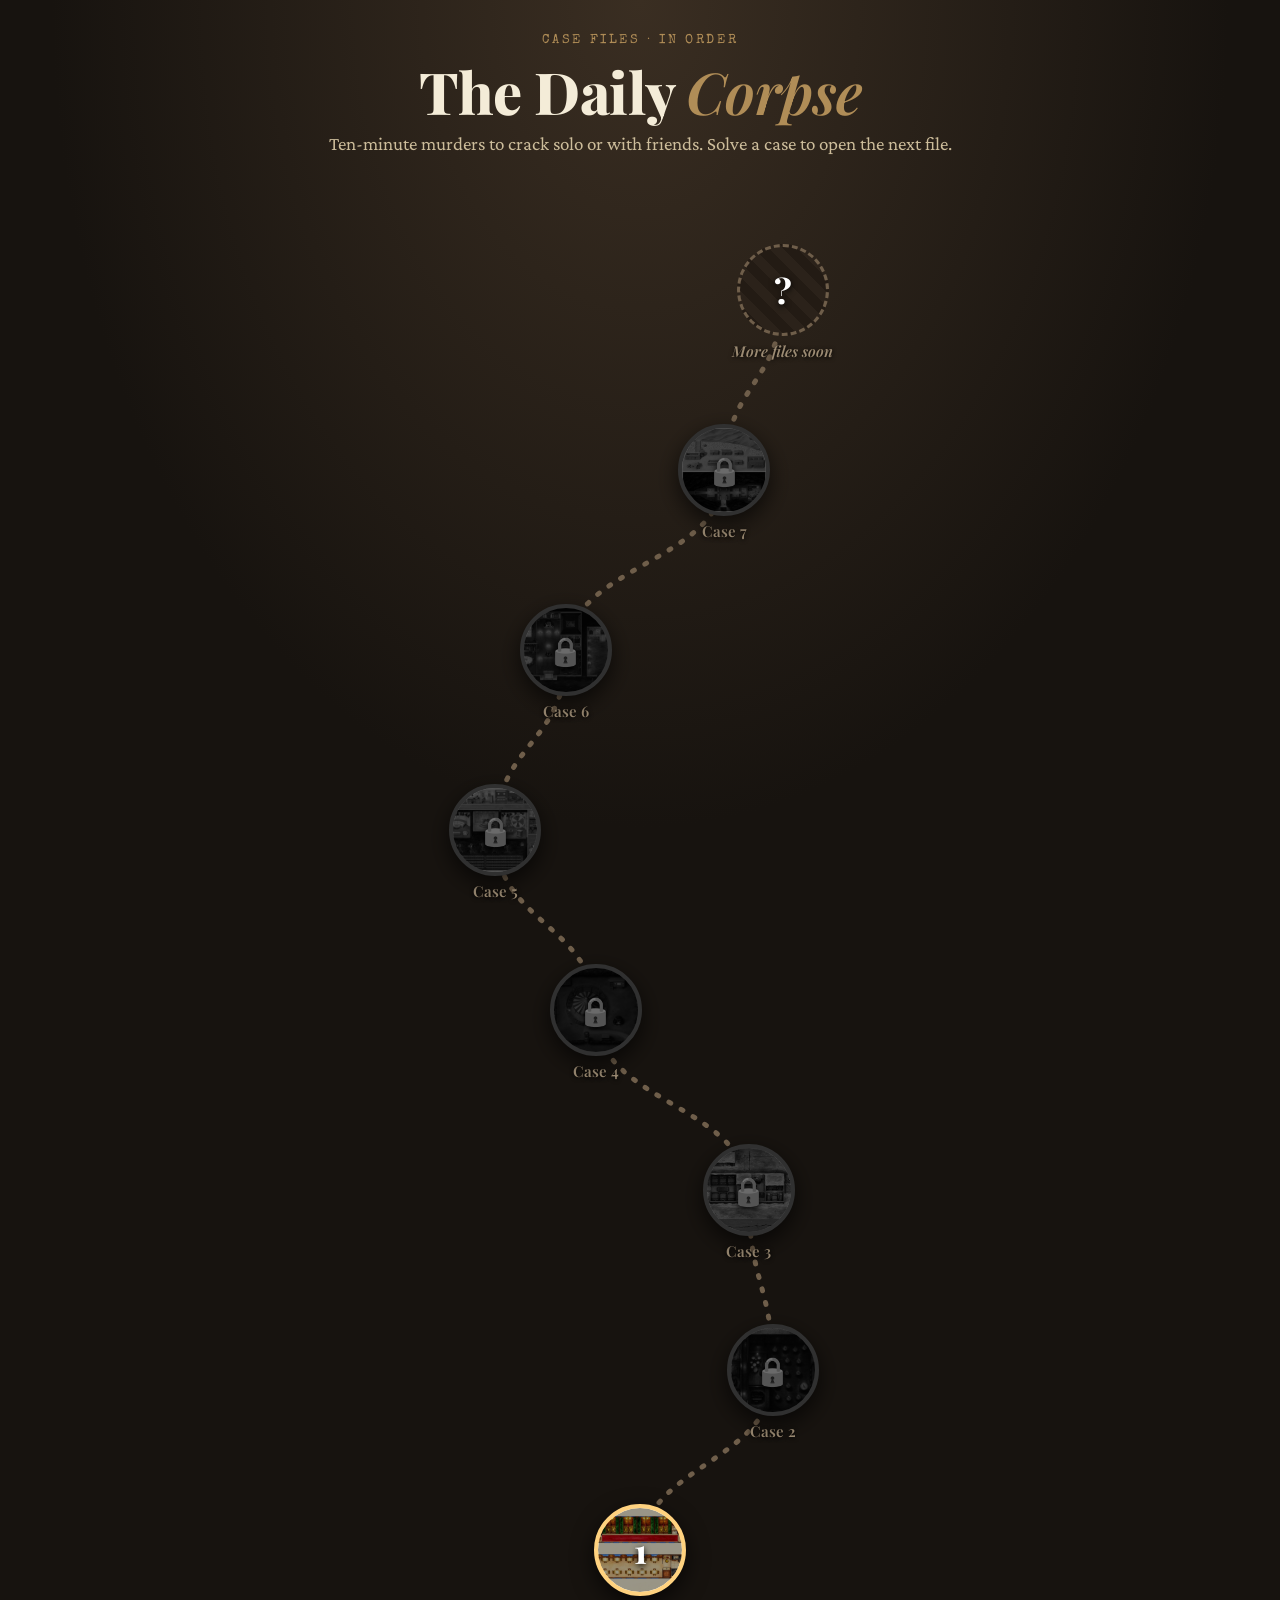
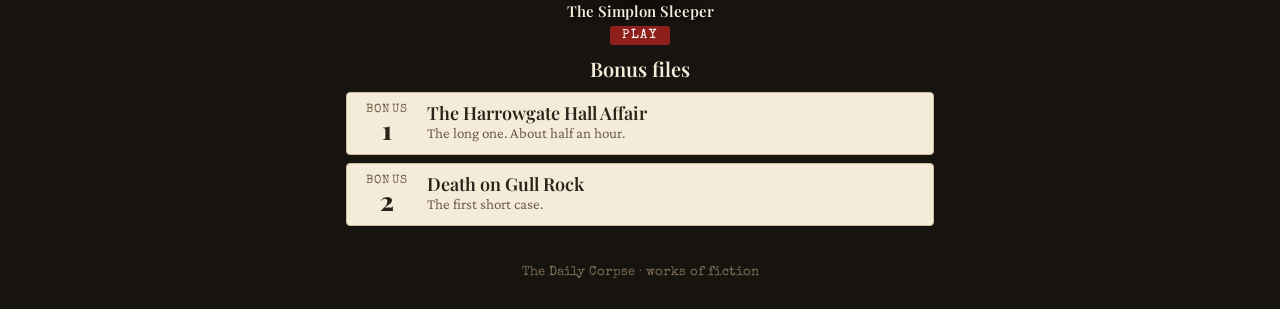
==== commit c8611817: "Pitch the cases as solo or with friends, not just for two Co-Authored-By: Claude Opus 5.5 <noreply@a" ====
--- a/index.html
+++ b/index.html
@@ -4,17 +4,19 @@
 <meta charset="utf-8">
 <meta name="viewport" content="width=device-width, initial-scale=1">
 <title>The Daily Corpse</title>
-<meta name="description" content="A trail of ten-minute murder mysteries for two detectives. Solve one to open the next.">
+<meta name="description" content="A trail of ten-minute murder mysteries to solve alone or with friends. Solve one to open the next.">
 <link rel="preconnect" href="https://fonts.googleapis.com">
 <link rel="preconnect" href="https://fonts.gstatic.com" crossorigin>
 <link href="https://fonts.googleapis.com/css2?family=Playfair+Display:ital,wght@0,600;0,800;1,600&family=Crimson+Pro:ital,wght@0,400;0,600;1,400&family=Special+Elite&display=swap" rel="stylesheet">
 <link rel="stylesheet" href="style.css">
+<link rel="icon" href="icon.svg"><link rel="apple-touch-icon" href="icon-180.png"><link rel="manifest" href="manifest.webmanifest">
+<meta name="theme-color" content="#17130f"><meta name="apple-mobile-web-app-title" content="Daily Corpse">
 </head>
 <body class="trail-page">
 <header class="trail-head">
   <div class="eyebrow">Case files · in order</div>
   <h1>The Daily <i>Corpse</i></h1>
-  <p>Ten-minute murders for two detectives. Solve a case to open the next file.</p>
+  <p>Ten-minute murders to crack solo or with friends. Solve a case to open the next file.</p>
 </header>
 <main class="trail" id="trail" aria-label="Case map"></main>
 <section class="bonus">
@@ -57,7 +59,7 @@
     const v = nodes[b.dataset.i];
     $('#lvl-body').innerHTML = `<div class="kind">Case No. ${v.n}</div>` + (v.open
       ? `<h2>${v.title}</h2><p>${v.tagline}</p>${v.done ? `<p>${stars(caseStars(v.id))} Solved</p>` : ''}
-         <p class="aside">For two detectives · three stages · about ten minutes</p>
+         <p class="aside">Solo or with friends · three stages · about ten minutes</p>
          <a class="btn" href="case.html?c=${v.id}${all}">${v.done ? 'Reopen the file' : caseSave(v.id).answers?.length ? 'Carry on' : 'Open the file'}</a>`
       : `<h2>Sealed</h2><p>Solve <b>Case ${v.n - 1}</b> to open this file.</p>`);
     $('#lvl').showModal();
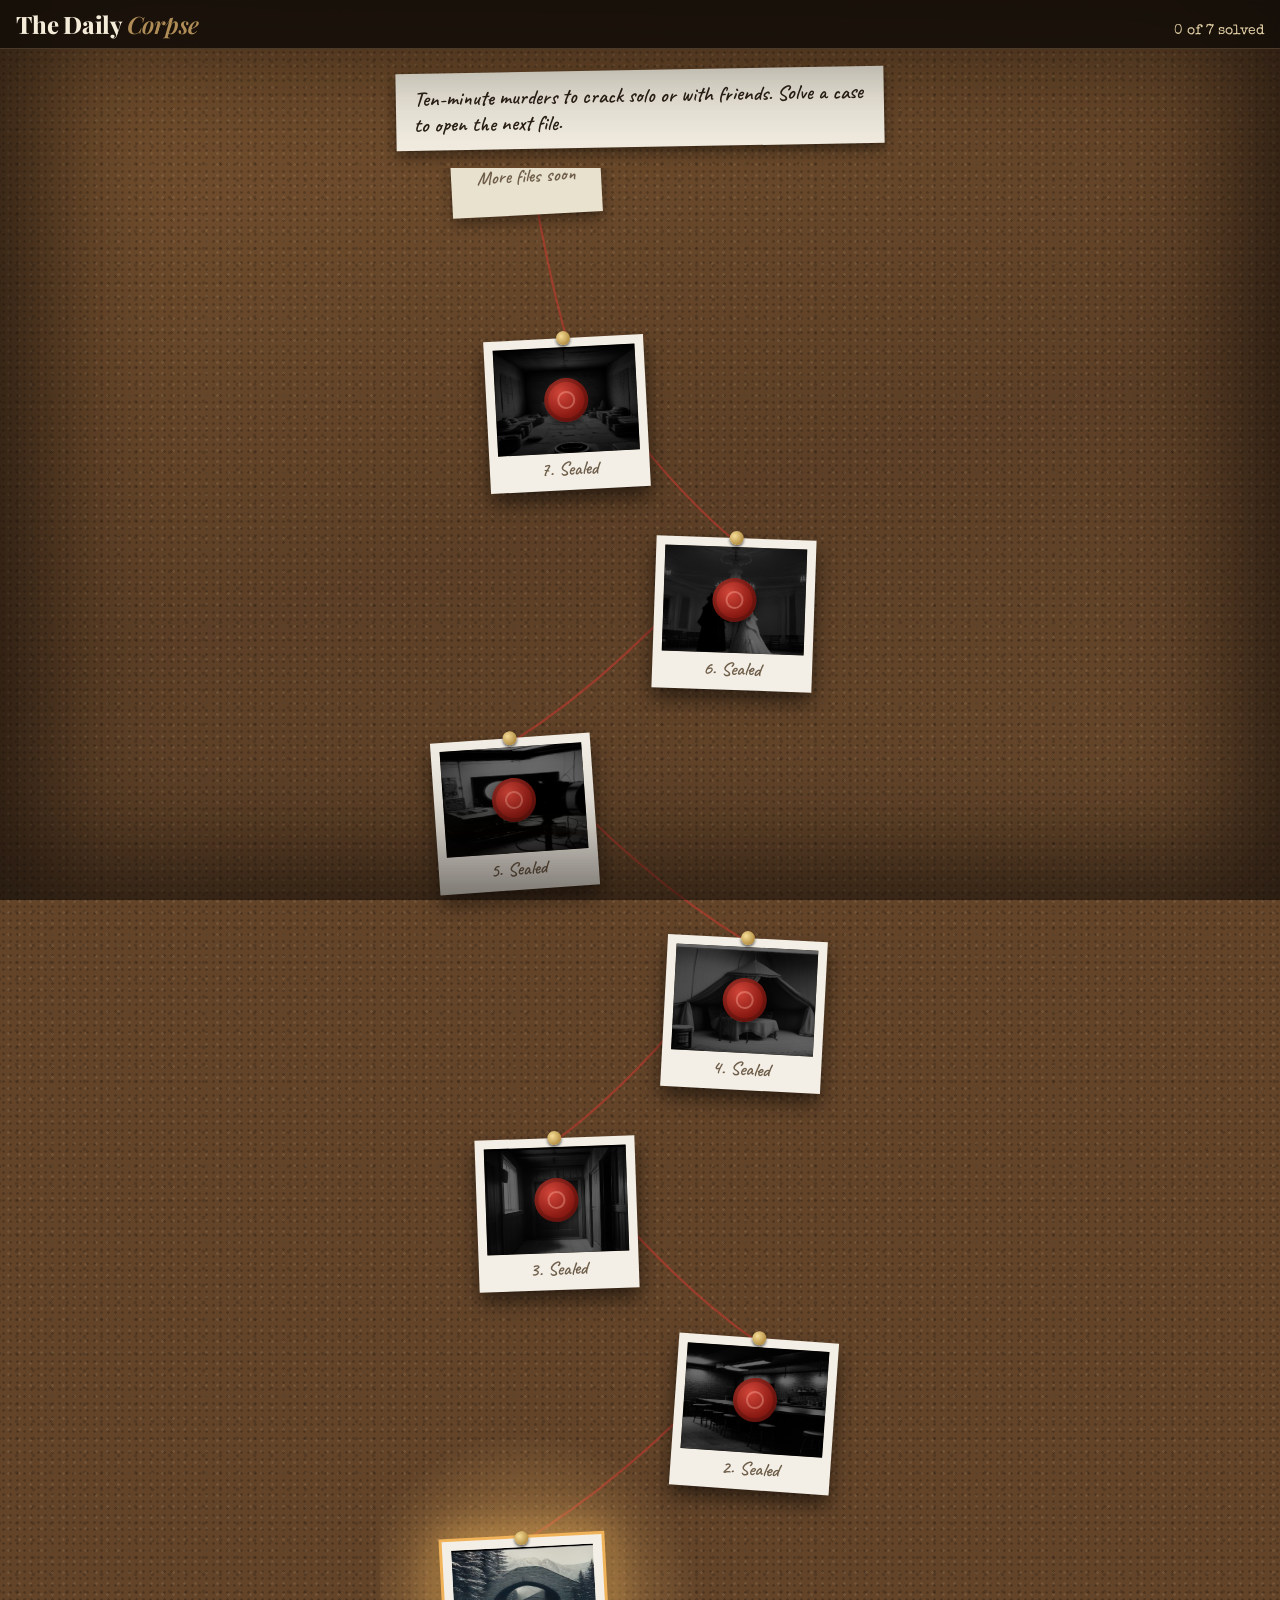
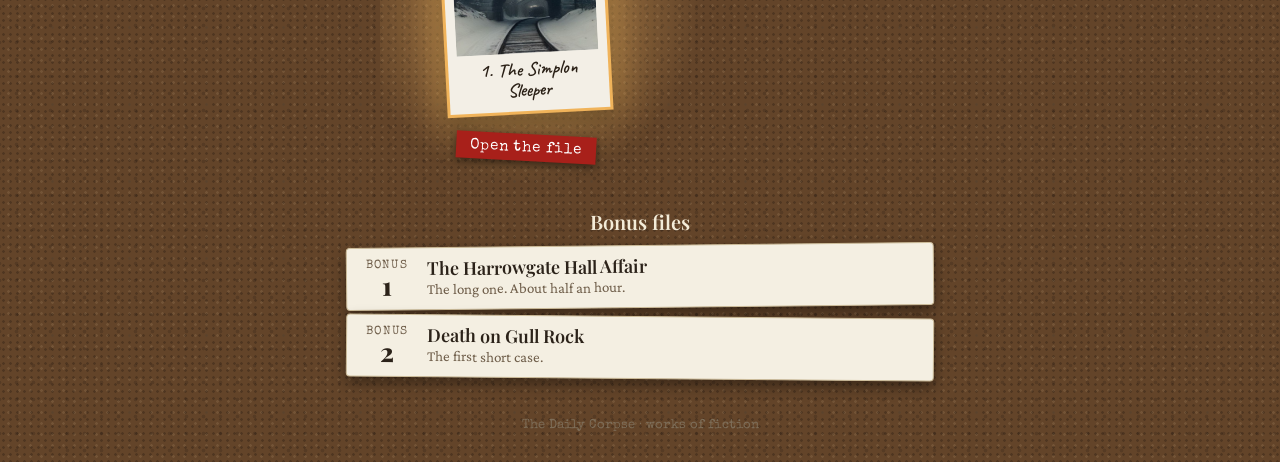
==== commit 0ffa6d5b: "Turn the case map into an evidence board, and tidy the case screen on phones The front page is now a" ====
--- a/index.html
+++ b/index.html
@@ -7,18 +7,18 @@
 <meta name="description" content="A trail of ten-minute murder mysteries to solve alone or with friends. Solve one to open the next.">
 <link rel="preconnect" href="https://fonts.googleapis.com">
 <link rel="preconnect" href="https://fonts.gstatic.com" crossorigin>
-<link href="https://fonts.googleapis.com/css2?family=Playfair+Display:ital,wght@0,600;0,800;1,600&family=Crimson+Pro:ital,wght@0,400;0,600;1,400&family=Special+Elite&display=swap" rel="stylesheet">
+<link href="https://fonts.googleapis.com/css2?family=Playfair+Display:ital,wght@0,600;0,800;1,600&family=Crimson+Pro:ital,wght@0,400;0,600;1,400&family=Special+Elite&family=Caveat:wght@600&display=swap" rel="stylesheet">
 <link rel="stylesheet" href="style.css">
-<link rel="icon" href="icon.svg"><link rel="apple-touch-icon" href="icon-180.png"><link rel="manifest" href="manifest.webmanifest">
+<link rel="icon" href="favicon.svg"><link rel="apple-touch-icon" href="icon-180.png"><link rel="manifest" href="manifest.webmanifest">
 <meta name="theme-color" content="#17130f"><meta name="apple-mobile-web-app-title" content="Daily Corpse">
 </head>
-<body class="trail-page">
-<header class="trail-head">
-  <div class="eyebrow">Case files · in order</div>
+<body class="board-page">
+<header class="board-bar">
   <h1>The Daily <i>Corpse</i></h1>
-  <p>Ten-minute murders to crack solo or with friends. Solve a case to open the next file.</p>
+  <span id="tally"></span>
 </header>
-<main class="trail" id="trail" aria-label="Case map"></main>
+<div class="board-intro"><p>Ten-minute murders to crack solo or with friends. Solve a case to open the next file.</p></div>
+<main class="board" id="board" aria-label="Case board"></main>
 <section class="bonus">
   <h2>Bonus files</h2>
   <div class="cal" id="bonus"></div>
@@ -30,32 +30,37 @@
 <script src="levels.js"></script>
 <script>
 {
-  const $ = s => document.querySelector(s), ROW = 180, all = /[?&]all\b/.test(location.search) ? '&all' : '';
+  const $ = s => document.querySelector(s), ROW = 200, all = /[?&]all\b/.test(location.search) ? '&all' : '';
   const stars = n => `<span class="stars" aria-label="${n} of 3 stars">${'★'.repeat(n)}<i>${'★'.repeat(3 - n)}</i></span>`;
-  // Level 1 sits at the bottom and the trail climbs, one sealed file waiting at the top.
+  // Case 1 sits at the bottom of the cork and the board climbs, one blank card waiting at the top.
   const nodes = [...LEVELS.map((l, i) => ({ ...l, n: i + 1, open: levelOpen(i), done: solvedCase(l.id) })), { soon: true }];
-  const cur = nodes.findIndex(v => v.open && !v.done), H = nodes.length * ROW + 40, trail = $('#trail');
-  trail.style.height = H + 'px';
-  const pos = i => ({ x: 50 + 28 * Math.sin(i * 1.15), y: H - 90 - i * ROW });   // x in %, y in px
+  const cur = nodes.findIndex(v => v.open && !v.done), H = nodes.length * ROW + 30, board = $('#board');
+  $('#tally').textContent = `${nodes.filter(v => v.done).length} of ${LEVELS.length} solved`;
+  board.style.height = H + 'px';
+  const pos = i => ({ x: [28, 72, 34, 70, 26, 68, 36][i % 7], y: H - 150 - i * ROW, r: [-3, 4, -2, 3, -4, 2, -3][i % 7] });   // x in %, y in px
 
-  trail.innerHTML = nodes.map((v, i) => {
-    const { x, y } = pos(i), cls = v.soon ? 'soon' : v.done ? 'done' : v.open ? 'open' : 'locked';
-    return `<button class="lv ${cls} ${i === cur ? 'cur' : ''}" style="left:${x}%;top:${y}px" data-i="${i}" ${v.soon ? 'disabled' : ''}
-        aria-label="${v.soon ? 'More cases coming' : `Case ${v.n}: ${v.open ? v.title : 'locked'}`}">
-      <span class="disc" ${v.soon ? '' : `style="background-image:url(img/${v.id}/plan.jpg)"`}><b>${v.soon ? '?' : v.open ? v.n : '🔒'}</b></span>
-      <span class="lv-name">${v.soon ? 'More files soon' : v.open ? v.title : 'Case ' + v.n}</span>
-      ${v.done ? stars(caseStars(v.id)) : i === cur ? '<span class="lv-go">Play</span>' : ''}
-    </button>`;
+  board.innerHTML = nodes.map((v, i) => {
+    const { x, y, r } = pos(i);
+    if (v.soon) return `<div class="pol soon" style="left:${x}%;top:${y}px;--r:${r}deg"><span class="pol-cap">More files soon</span></div>`;
+    const cls = v.done ? 'done' : v.open ? 'open' : 'locked';
+    return `${i === cur ? `<div class="lamp" style="left:${x}%;top:${y + 70}px"></div>` : ''}
+      <button class="pol ${cls} ${i === cur ? 'cur' : ''}" type="button" style="left:${x}%;top:${y}px;--r:${r}deg" data-i="${i}"
+        aria-label="Case ${v.n}: ${v.open ? v.title : 'sealed'}${v.done ? ', solved' : ''}">
+        <span class="pol-pic"><img src="img/${v.id}/${v.pic || 'plan'}.jpg" alt="" width="140" height="104" loading="lazy">${v.done ? '<b class="stamp">Solved</b>' : ''}${v.open ? '' : '<span class="seal" aria-hidden="true"></span>'}</span>
+        <span class="pol-cap">${v.n}. ${v.open ? v.title : 'Sealed'}</span>
+        ${v.done ? stars(caseStars(v.id)) : ''}
+      </button>
+      ${i === cur ? `<span class="tag" style="left:${x}%;top:${y + 196}px">${caseSave(v.id).answers?.length ? 'Carry on' : 'Open the file'}</span>` : ''}`;
   }).join('');
 
-  // The path behind the files: brass as far as you've got, dotted beyond.
-  const W = trail.clientWidth, pts = nodes.map((_, i) => { const p = pos(i); return [p.x / 100 * W, p.y]; });
-  const seg = (a, b) => `M${a[0]},${a[1]} C${a[0]},${a[1] - ROW / 2} ${b[0]},${b[1] + ROW / 2} ${b[0]},${b[1]}`;
-  trail.insertAdjacentHTML('afterbegin', `<svg class="path" width="${W}" height="${H}" aria-hidden="true">${pts.slice(1).map((p, i) =>
+  // Red string from pin to pin: solid as far as you've got, faded beyond.
+  const W = board.clientWidth, pts = nodes.map((_, i) => { const p = pos(i); return [p.x / 100 * W, p.y + 2]; });
+  const seg = (a, b) => `M${a[0]},${a[1]} Q${(a[0] + b[0]) / 2},${(a[1] + b[1]) / 2 + 30} ${b[0]},${b[1]}`;
+  board.insertAdjacentHTML('afterbegin', `<svg class="string" width="${W}" height="${H}" aria-hidden="true">${pts.slice(1).map((p, i) =>
     `<path d="${seg(pts[i], p)}" class="${nodes[i].done ? 'walked' : ''}"/>`).join('')}</svg>`);
 
-  trail.onclick = e => {
-    const b = e.target.closest('.lv'); if (!b) return;
+  board.onclick = e => {
+    const b = e.target.closest('.pol[data-i]'); if (!b) return;
     const v = nodes[b.dataset.i];
     $('#lvl-body').innerHTML = `<div class="kind">Case No. ${v.n}</div>` + (v.open
       ? `<h2>${v.title}</h2><p>${v.tagline}</p>${v.done ? `<p>${stars(caseStars(v.id))} Solved</p>` : ''}
@@ -66,8 +71,8 @@
   };
   $('#bonus').innerHTML = TESTS.map(t => `<a class="day test" href="${t.href}"><span class="dow">Bonus</span><span class="dnum">${t.n}</span>
     <span class="dinfo"><b>${t.title}</b><small>${t.tagline}</small></span><span class="dstat">${solvedCase(t.id) ? '✓' : ''}</span></a>`).join('');
-  // Start the view on the case you're up to.
-  trail.querySelector('.cur')?.scrollIntoView({ block: 'center' });
+  // Open the board on the case you're up to.
+  board.querySelector('.cur')?.scrollIntoView({ block: 'center' });
 }
 </script>
 </body>
--- a/style.css
+++ b/style.css
@@ -199,7 +199,21 @@
 .corner{position:fixed;top:14px;right:16px;z-index:55;background:var(--ink);color:var(--paper);border:1px solid var(--brass);padding:8px 14px;
   font:13px "Special Elite",monospace;letter-spacing:.08em;text-decoration:none;border-radius:3px;box-shadow:0 4px 14px #0008}
 .corner:hover{background:var(--brass);color:var(--ink)}
-@media (max-width:640px){header{padding-top:58px}}
+@media (max-width:640px){
+  header{padding-top:14px}
+  .eyebrow{font-size:11px;letter-spacing:.12em;line-height:1.4;white-space:nowrap;overflow:hidden;text-overflow:ellipsis;padding-right:108px}
+  h1{font-size:28px}
+  .meta{gap:6px 16px;font-size:13px}
+  .corner{position:absolute;top:10px;right:12px;padding:6px 10px;font-size:12px}
+  nav{position:fixed;left:0;right:0;bottom:0;z-index:40;margin:0;display:grid;grid-template-columns:repeat(6,1fr);gap:2px;background:#0f0c09;
+    border-top:1px solid #3a3027;padding:6px 4px calc(8px + env(safe-area-inset-bottom,0px))}
+  nav button{border-radius:8px;padding:10px 0;font:600 13px/1 "Crimson Pro",serif;letter-spacing:0;text-transform:none;background:none;color:#b8a888;opacity:1;position:relative}
+  nav button[aria-selected=true]{background:var(--brass);color:var(--ink)}
+  nav .dot{position:absolute;top:4px;right:6px;width:7px;height:7px;margin:0}
+  main{border-radius:6px;margin-bottom:84px}
+  .victim{float:none;display:block;width:100%;height:220px;border-radius:10px;margin:0 0 14px;border:0}
+  .toast{bottom:calc(80px + env(safe-area-inset-bottom,0px))}
+}
 
 /* photos inside evidence and briefings */
 .photo{margin:14px 0;background:#fffdf6;border:1px solid var(--line);padding:8px 8px 10px;box-shadow:0 3px 10px #0002;max-width:560px}
@@ -274,32 +288,54 @@
 .map.painted.light text{stroke:rgba(251,246,233,.92);stroke-width:4px}
 .map.painted.light .lbl{fill:#2b2219} .map.painted.light .lbl-s{fill:#4a3b2a} .map.painted.light .xdoor{fill:#8e1f1a}
 a.btn{text-decoration:none;display:inline-block}
-/* ---------- case map (index.html) ---------- */
-.trail-head{text-align:center;color:var(--paper);padding:34px 16px 6px}
-.trail-head p{color:#cdbd9b;margin:.2em auto 0;max-width:34em}
-.trail{position:relative;max-width:520px;margin:0 auto;overflow:hidden;background:none;box-shadow:none;border-radius:0;padding:0}
-.trail .path{position:absolute;inset:0;pointer-events:none}
-.trail .path path{fill:none;stroke:#6f5e4a;stroke-width:5;stroke-dasharray:2 12;stroke-linecap:round}
-.trail .path path.walked{stroke:var(--brass);stroke-dasharray:none;stroke-width:7;opacity:.9}
-.lv{position:absolute;transform:translate(-50%,-50px);width:170px;background:none;border:0;padding:0;display:flex;flex-direction:column;align-items:center;gap:6px;color:var(--paper)}
-.lv .disc{width:92px;height:92px;border-radius:50%;background:#2b221a center/cover;border:4px solid var(--brass);box-shadow:0 8px 22px #000a,inset 0 0 0 40px #0006;
-  display:grid;place-items:center;transition:transform .15s}
-.lv:hover .disc{transform:scale(1.06)}
-.lv .disc b{font:800 34px/1 "Playfair Display",serif;color:#fff;text-shadow:0 2px 6px #000}
-.lv-name{font:600 15px/1.2 "Playfair Display",serif;text-align:center;text-shadow:0 1px 4px #000}
-.lv.locked .disc{filter:grayscale(1) brightness(.5);border-color:#6f5e4a}
-.lv.locked .disc b{font-size:28px}
-.lv.locked .lv-name{color:#9c8b73}
-.lv.soon .disc{background:repeating-linear-gradient(45deg,#2b221a 0 10px,#231b14 10px 20px);border:3px dashed #6f5e4a;box-shadow:none}
-.lv.soon .lv-name{color:#9c8b73;font-style:italic}
-.lv.done .disc{border-color:#d9b36a}
-.lv.cur .disc{border-color:#ffd27f;animation:beckon 1.6s ease-in-out infinite}
-@keyframes beckon{50%{box-shadow:0 0 0 10px #ffd27f33,0 8px 22px #000a,inset 0 0 0 40px #0006}}
-@media (prefers-reduced-motion:reduce){.lv.cur .disc{animation:none;box-shadow:0 0 0 8px #ffd27f33,0 8px 22px #000a,inset 0 0 0 40px #0006}}
-.lv-go{font:13px "Special Elite",monospace;letter-spacing:.12em;text-transform:uppercase;background:var(--red);color:#fff;padding:3px 12px;border-radius:3px}
+/* ---------- case board (index.html): polaroids on cork, red string, wax seals ---------- */
+body.board-page{background-color:#634429;background-image:radial-gradient(rgba(0,0,0,.2) 1px,transparent 1.6px),radial-gradient(rgba(255,222,170,.1) 1px,transparent 1.6px),
+  radial-gradient(rgba(0,0,0,.13) 1.6px,transparent 2.2px),linear-gradient(165deg,#77522f,#5c3f26 55%,#6a4a2d);background-size:7px 7px,11px 11px,17px 17px,100% 100%;
+  background-position:0 0,3px 5px,8px 2px,0 0;background-attachment:scroll,scroll,scroll,fixed}
+body.board-page::after{content:"";position:fixed;inset:0;pointer-events:none;z-index:5;box-shadow:inset 0 0 120px 36px rgba(12,8,5,.72)}
+.board-bar{position:sticky;top:0;z-index:10;display:flex;align-items:baseline;justify-content:space-between;gap:12px;padding:12px 16px calc(10px);
+  padding-top:calc(12px + env(safe-area-inset-top,0px));background:rgba(20,14,9,.88);backdrop-filter:blur(6px);color:var(--paper);border-bottom:1px solid #4a3a2a}
+.board-bar h1{font-size:24px;margin:0}
+.board-bar span{font:14px "Special Elite",monospace;color:#e6d3a8;white-space:nowrap}
+.board-intro{max-width:520px;margin:18px auto 0;padding:0 16px}
+.board-intro p{background:#f4efe2;color:#2a2016;font:600 21px/1.25 "Caveat",cursive;padding:12px 18px;transform:rotate(-1deg);box-shadow:0 6px 14px rgba(0,0,0,.45)}
+.board{position:relative;max-width:520px;margin:0 auto;overflow:hidden;background:none;box-shadow:none;border-radius:0;padding:0;min-height:0}
+.board .string{position:absolute;inset:0;pointer-events:none}
+.board .string path{fill:none;stroke:#c4392f;stroke-width:2.2;opacity:.6}
+.board .string path.walked{opacity:1;stroke-width:3}
+.lamp{position:absolute;width:380px;height:380px;transform:translate(-50%,-50%);border-radius:50%;background:radial-gradient(circle,rgba(255,196,110,.5),rgba(255,196,110,0) 65%);pointer-events:none}
+.pol{position:absolute;transform:translateX(-50%) rotate(var(--r,0deg));width:160px;background:#f3efe6;border:0;padding:9px 9px 10px;color:#2a2016;
+  box-shadow:0 10px 20px rgba(0,0,0,.55);display:flex;flex-direction:column;align-items:center;gap:6px;transition:transform .15s,box-shadow .15s}
+button.pol:hover{transform:translateX(-50%) rotate(0deg) scale(1.04);box-shadow:0 14px 26px rgba(0,0,0,.6)}
+.pol::before{content:"";position:absolute;top:-7px;left:50%;width:14px;height:14px;margin-left:-7px;border-radius:50%;
+  background:radial-gradient(circle at 35% 35%,#f6dd97,#9a6f22);box-shadow:0 2px 3px rgba(0,0,0,.6);z-index:2}
+.pol-pic{position:relative;display:block;width:142px;height:106px;background:#2b221a;overflow:hidden}
+.pol-pic img{display:block;width:100%;height:100%;object-fit:cover}
+.pol-cap{font:600 19px/1.1 "Caveat",cursive;text-align:center}
+.pol .stars{font-size:15px;text-shadow:none;color:#c8921d;margin-top:-4px}
+.pol .stars i{color:#cdbd9b}
+.pol .stamp{position:absolute;top:34px;left:50%;transform:translateX(-50%) rotate(-12deg);border:2px solid #a8201a;color:#a8201a;background:rgba(243,239,230,.72);
+  font:400 15px "Special Elite",monospace;letter-spacing:.12em;text-transform:uppercase;padding:1px 8px}
+.pol.locked .pol-pic img{filter:grayscale(1) brightness(.42)}
+.pol.locked .pol-cap{color:#6f5e4a}
+.seal{position:absolute;top:50%;left:50%;width:44px;height:44px;margin:-22px 0 0 -22px;border-radius:50%;
+  background:radial-gradient(circle at 38% 34%,#d2463a,#8a1a13 60%,#5e0f0b);box-shadow:0 3px 6px rgba(0,0,0,.6),inset 0 0 0 4px rgba(0,0,0,.18)}
+.seal::after{content:"";position:absolute;inset:13px;border-radius:50%;border:2px solid rgba(255,190,170,.35)}
+.pol.cur{box-shadow:0 0 0 3px #f0b35a,0 0 36px 8px rgba(240,179,90,.5),0 10px 20px rgba(0,0,0,.55)}
+.pol.soon{background:#e9e2cf;width:150px;padding:28px 12px;box-shadow:0 6px 14px rgba(0,0,0,.4)}
+.pol.soon .pol-cap{color:#6f5e4a}
+.tag{position:absolute;transform:translateX(-50%) rotate(3deg);background:#a8201a;color:#fff;font:15px "Special Elite",monospace;letter-spacing:.06em;padding:6px 14px;
+  box-shadow:0 3px 8px rgba(0,0,0,.5);pointer-events:none;z-index:1}
 .stars{color:#ffd27f;letter-spacing:2px;font-size:17px;text-shadow:0 1px 3px #000}
 .stars i{font-style:normal;color:#6f5e4a;text-shadow:none}
 .sheet .stars{text-shadow:none} .sheet .stars i{color:#cdbd9b}
-.bonus{max-width:620px;margin:10px auto 40px;padding:0 16px}
+.bonus{max-width:620px;margin:10px auto 40px;padding:0 16px;position:relative;z-index:6}
 .bonus h2{color:var(--paper);font:600 20px "Playfair Display",serif;text-align:center}
-.bonus .day{background:var(--paper)}
+.bonus .day{background:#f4efe2;box-shadow:0 6px 14px rgba(0,0,0,.4)}
+.bonus .day:nth-child(odd){transform:rotate(-.6deg)} .bonus .day:nth-child(even){transform:rotate(.5deg)}
+
+/* guideline fixes */
+html{touch-action:manipulation;-webkit-tap-highlight-color:rgba(176,141,87,.25)}
+h1,h2,h3{text-wrap:balance}
+dialog,.sheet{overscroll-behavior:contain}
+@media (prefers-reduced-motion:reduce){*,*::before,*::after{animation-duration:.01ms!important;animation-iteration-count:1!important;transition-duration:.01ms!important}}
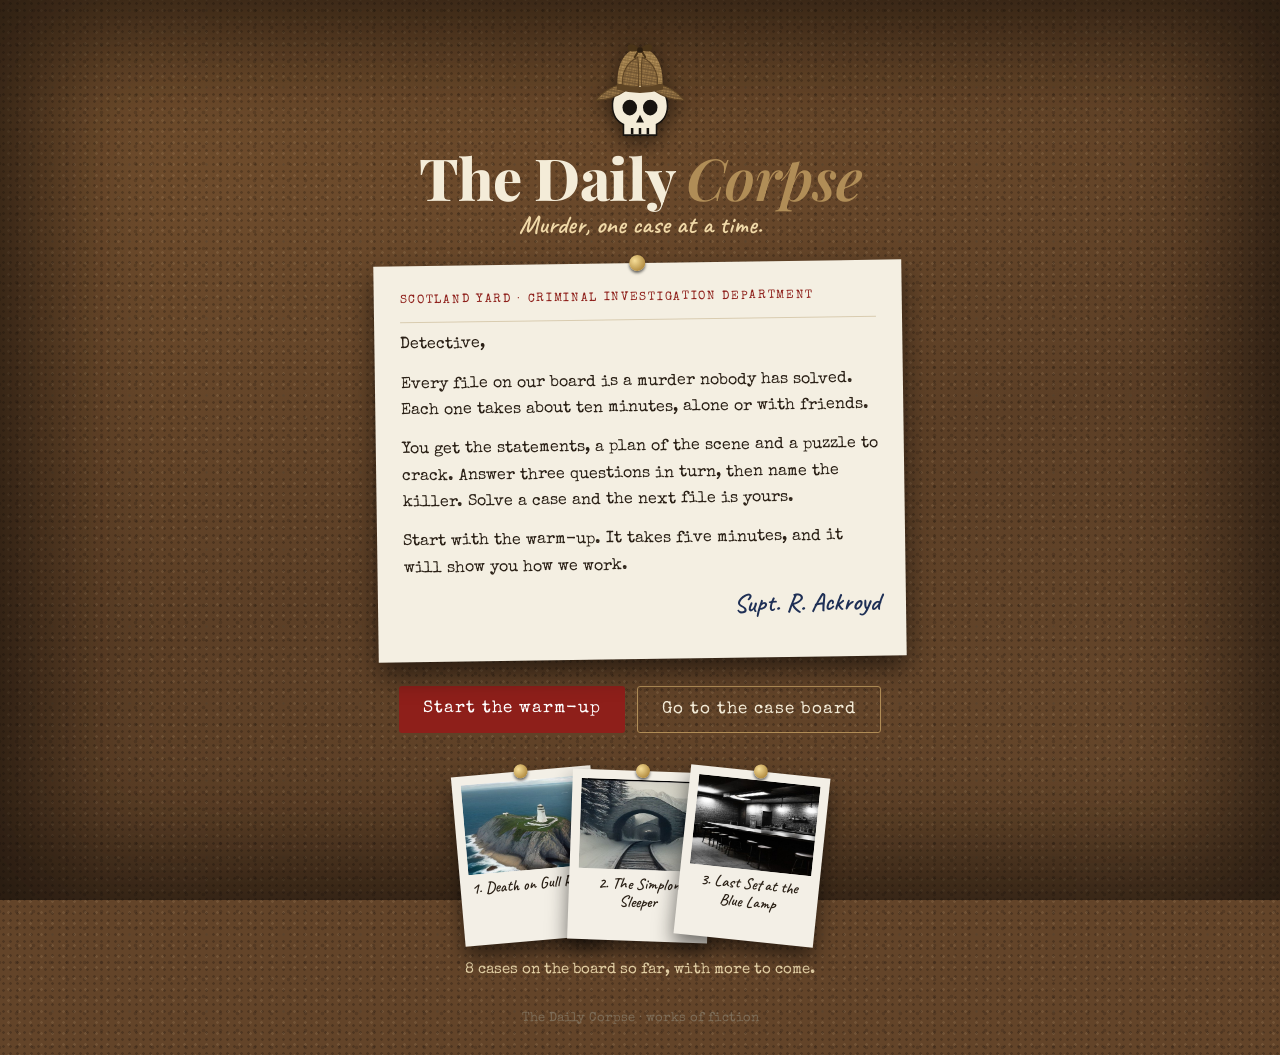
==== commit 0cde2d93: "Add a landing page and a five-minute warm-up, and make Gull Rock Case 1 The home page is now a lette" ====
--- a/index.html
+++ b/index.html
@@ -12,67 +12,43 @@
 <link rel="icon" href="favicon.svg"><link rel="apple-touch-icon" href="icon-180.png"><link rel="manifest" href="manifest.webmanifest">
 <meta name="theme-color" content="#17130f"><meta name="apple-mobile-web-app-title" content="Daily Corpse">
 </head>
-<body class="board-page">
-<header class="board-bar">
+<body class="board-page landing">
+<main class="land">
+  <img class="land-mark" src="favicon.svg" alt="" width="96" height="96">
   <h1>The Daily <i>Corpse</i></h1>
-  <span id="tally"></span>
-</header>
-<div class="board-intro"><p>Ten-minute murders to crack solo or with friends. Solve a case to open the next file.</p></div>
-<main class="board" id="board" aria-label="Case board"></main>
-<section class="bonus">
-  <h2>Bonus files</h2>
-  <div class="cal" id="bonus"></div>
-</section>
+  <p class="land-sub">Murder, one case at a time.</p>
+
+  <article class="letter">
+    <p class="letter-head">Scotland Yard · Criminal Investigation Department</p>
+    <p>Detective,</p>
+    <p>Every file on our board is a murder nobody has solved. Each one takes about ten minutes, alone or with friends.</p>
+    <p>You get the statements, a plan of the scene and a puzzle to crack. Answer three questions in turn, then name the killer. Solve a case and the next file is yours.</p>
+    <p>Start with the warm-up. It takes five minutes, and it will show you how we work.</p>
+    <p class="letter-sig">Supt. R. Ackroyd</p>
+  </article>
+
+  <div class="land-cta">
+    <a class="btn" id="go" href="case.html?c=d-warmup">Start the warm-up</a>
+    <a class="btn ghost-l" id="board" href="board.html">Go to the case board</a>
+  </div>
+
+  <div class="land-files" aria-hidden="true" id="files"></div>
+  <p class="land-count" id="count"></p>
+</main>
 <footer>The Daily Corpse · works of fiction</footer>
-
-<dialog id="lvl"><div class="sheet"><button class="x" aria-label="Close" onclick="this.closest('dialog').close()">×</button><div id="lvl-body"></div></div></dialog>
 
 <script src="levels.js"></script>
 <script>
 {
-  const $ = s => document.querySelector(s), ROW = 200, all = /[?&]all\b/.test(location.search) ? '&all' : '';
-  const stars = n => `<span class="stars" aria-label="${n} of 3 stars">${'★'.repeat(n)}<i>${'★'.repeat(3 - n)}</i></span>`;
-  // Case 1 sits at the bottom of the cork and the board climbs, one blank card waiting at the top.
-  const nodes = [...LEVELS.map((l, i) => ({ ...l, n: i + 1, open: levelOpen(i), done: solvedCase(l.id) })), { soon: true }];
-  const cur = nodes.findIndex(v => v.open && !v.done), H = nodes.length * ROW + 30, board = $('#board');
-  $('#tally').textContent = `${nodes.filter(v => v.done).length} of ${LEVELS.length} solved`;
-  board.style.height = H + 'px';
-  const pos = i => ({ x: [28, 72, 34, 70, 26, 68, 36][i % 7], y: H - 150 - i * ROW, r: [-3, 4, -2, 3, -4, 2, -3][i % 7] });   // x in %, y in px
-
-  board.innerHTML = nodes.map((v, i) => {
-    const { x, y, r } = pos(i);
-    if (v.soon) return `<div class="pol soon" style="left:${x}%;top:${y}px;--r:${r}deg"><span class="pol-cap">More files soon</span></div>`;
-    const cls = v.done ? 'done' : v.open ? 'open' : 'locked';
-    return `${i === cur ? `<div class="lamp" style="left:${x}%;top:${y + 70}px"></div>` : ''}
-      <button class="pol ${cls} ${i === cur ? 'cur' : ''}" type="button" style="left:${x}%;top:${y}px;--r:${r}deg" data-i="${i}"
-        aria-label="Case ${v.n}: ${v.open ? v.title : 'sealed'}${v.done ? ', solved' : ''}">
-        <span class="pol-pic"><img src="img/${v.id}/${v.pic || 'plan'}.jpg" alt="" width="140" height="104" loading="lazy">${v.done ? '<b class="stamp">Solved</b>' : ''}${v.open ? '' : '<span class="seal" aria-hidden="true"></span>'}</span>
-        <span class="pol-cap">${v.n}. ${v.open ? v.title : 'Sealed'}</span>
-        ${v.done ? stars(caseStars(v.id)) : ''}
-      </button>
-      ${i === cur ? `<span class="tag" style="left:${x}%;top:${y + 196}px">${caseSave(v.id).answers?.length ? 'Carry on' : 'Open the file'}</span>` : ''}`;
-  }).join('');
-
-  // Red string from pin to pin: solid as far as you've got, faded beyond.
-  const W = board.clientWidth, pts = nodes.map((_, i) => { const p = pos(i); return [p.x / 100 * W, p.y + 2]; });
-  const seg = (a, b) => `M${a[0]},${a[1]} Q${(a[0] + b[0]) / 2},${(a[1] + b[1]) / 2 + 30} ${b[0]},${b[1]}`;
-  board.insertAdjacentHTML('afterbegin', `<svg class="string" width="${W}" height="${H}" aria-hidden="true">${pts.slice(1).map((p, i) =>
-    `<path d="${seg(pts[i], p)}" class="${nodes[i].done ? 'walked' : ''}"/>`).join('')}</svg>`);
-
-  board.onclick = e => {
-    const b = e.target.closest('.pol[data-i]'); if (!b) return;
-    const v = nodes[b.dataset.i];
-    $('#lvl-body').innerHTML = `<div class="kind">Case No. ${v.n}</div>` + (v.open
-      ? `<h2>${v.title}</h2><p>${v.tagline}</p>${v.done ? `<p>${stars(caseStars(v.id))} Solved</p>` : ''}
-         <p class="aside">Solo or with friends · three stages · about ten minutes</p>
-         <a class="btn" href="case.html?c=${v.id}${all}">${v.done ? 'Reopen the file' : caseSave(v.id).answers?.length ? 'Carry on' : 'Open the file'}</a>`
-      : `<h2>Sealed</h2><p>Solve <b>Case ${v.n - 1}</b> to open this file.</p>`);
-    $('#lvl').showModal();
-  };
-  $('#bonus').innerHTML = TESTS.map(t => `<a class="day test" href="${t.href}"><span class="dow">Bonus</span><span class="dnum">${t.n}</span>
-    <span class="dinfo"><b>${t.title}</b><small>${t.tagline}</small></span><span class="dstat">${solvedCase(t.id) ? '✓' : ''}</span></a>`).join('');
-  // Open the board on the case you're up to.
-  board.querySelector('.cur')?.scrollIntoView({ block: 'center' });
+  const $ = s => document.querySelector(s);
+  const pic = v => v.photo || `img/${v.id}/${v.pic || 'plan'}.jpg`, link = v => v.href || `case.html?c=${v.id}`;
+  // A returning detective carries on from the first open case they haven't solved.
+  const started = [WARMUP, ...LEVELS].some(v => caseSave(v.id).answers?.length);
+  const i = LEVELS.findIndex((v, i) => levelOpen(i) && !solvedCase(v.id));
+  if (started && i >= 0) { $('#go').textContent = `Carry on with Case ${i + 1}`; $('#go').href = link(LEVELS[i]); $('#board').textContent = 'Case board'; }
+  else if (started) { $('#go').textContent = 'Open the case board'; $('#go').href = 'board.html'; $('#board').hidden = true; }
+  $('#files').innerHTML = LEVELS.slice(0, 3).map((v, n) => `<span class="pol" style="--r:${[-5, 2, 6][n]}deg"><span class="pol-pic"><img src="${pic(v)}" alt="" width="140" height="104" loading="lazy"></span><span class="pol-cap">${n + 1}. ${v.title}</span></span>`).join('');
+  $('#count').textContent = `${LEVELS.length} cases on the board so far, with more to come.`;
 }
 </script>
 </body>
--- a/style.css
+++ b/style.css
@@ -279,7 +279,7 @@
 /* corner badge on evidence cards */
 .ev{padding-right:64px}
 .ev-ico{position:absolute;top:10px;right:10px;width:42px;height:42px}
-svg.ev-ico{fill:none;stroke:currentColor;stroke-width:1.6;stroke-linecap:round;stroke-linejoin:round;padding:8px;box-sizing:border-box;border-radius:50%;background:#f3e9d2}
+svg.ev-ico{overflow:visible;fill:none;stroke:currentColor;stroke-width:1.6;stroke-linecap:round;stroke-linejoin:round;padding:8px;box-sizing:border-box;border-radius:50%;background:#f3e9d2}
 .ev-face{border-radius:50%;object-fit:cover;object-position:50% 30%;border:2px solid #b08d57;box-shadow:0 1px 3px #0003}
 .k-puzzle{color:#3d5a3a}
 /* On a painted plan the picture replaces the line drawing: loose shapes are hidden, while hotspots, labels and <g> groups (trails, pins, legends) stay. */
@@ -339,3 +339,24 @@
 h1,h2,h3{text-wrap:balance}
 dialog,.sheet{overscroll-behavior:contain}
 @media (prefers-reduced-motion:reduce){*,*::before,*::after{animation-duration:.01ms!important;animation-iteration-count:1!important;transition-duration:.01ms!important}}
+
+/* ---------- landing (index.html) ---------- */
+.land{background:none;box-shadow:none;border-radius:0;min-height:0;position:relative;z-index:6;max-width:560px;margin:0 auto;padding:40px 16px 20px;display:flex;flex-direction:column;align-items:center;text-align:center;color:var(--paper)}
+.land-mark{width:96px;height:96px;filter:drop-shadow(0 6px 10px rgba(0,0,0,.55))}
+.land h1{margin:.2em 0 0}
+.land-sub{font:600 26px/1.2 "Caveat",cursive;color:#f0d9a8;margin:.1em 0 22px}
+.letter{background:#f4efe2;color:#2a2016;text-align:left;padding:26px 26px 20px;transform:rotate(-.8deg);box-shadow:0 12px 26px rgba(0,0,0,.55);position:relative;width:100%;
+  font:16px/1.65 "Special Elite","Courier New",monospace}
+.letter::before{content:"";position:absolute;top:-8px;left:50%;width:16px;height:16px;margin-left:-8px;border-radius:50%;background:radial-gradient(circle at 35% 35%,#f6dd97,#9a6f22);box-shadow:0 2px 3px rgba(0,0,0,.6)}
+.letter p{margin:0 0 .8em}
+.letter-head{font-size:12px;letter-spacing:.14em;text-transform:uppercase;color:var(--red);border-bottom:1px solid #d9ccb0;padding-bottom:10px}
+.letter-sig{font:600 26px/1 "Caveat",cursive;color:#1e2f55;text-align:right;margin:0}
+.land-cta{display:flex;flex-wrap:wrap;gap:12px;justify-content:center;margin:28px 0 8px}
+.land-cta .btn{font-size:17px;padding:14px 24px}
+.land-cta .btn:not(.ghost-l){background:var(--red);color:#fff}
+.land-files{display:flex;justify-content:center;gap:0;margin:30px 0 6px;min-height:170px}
+.land-files .pol{position:relative;transform:rotate(var(--r));margin:0 -14px;width:140px}
+.land-files .pol-pic{width:122px;height:90px}
+.land-files .pol-cap{font-size:16px}
+.land-count{font:15px "Special Elite",monospace;color:#e6d3a8}
+.board-intro a{color:#a8201a}
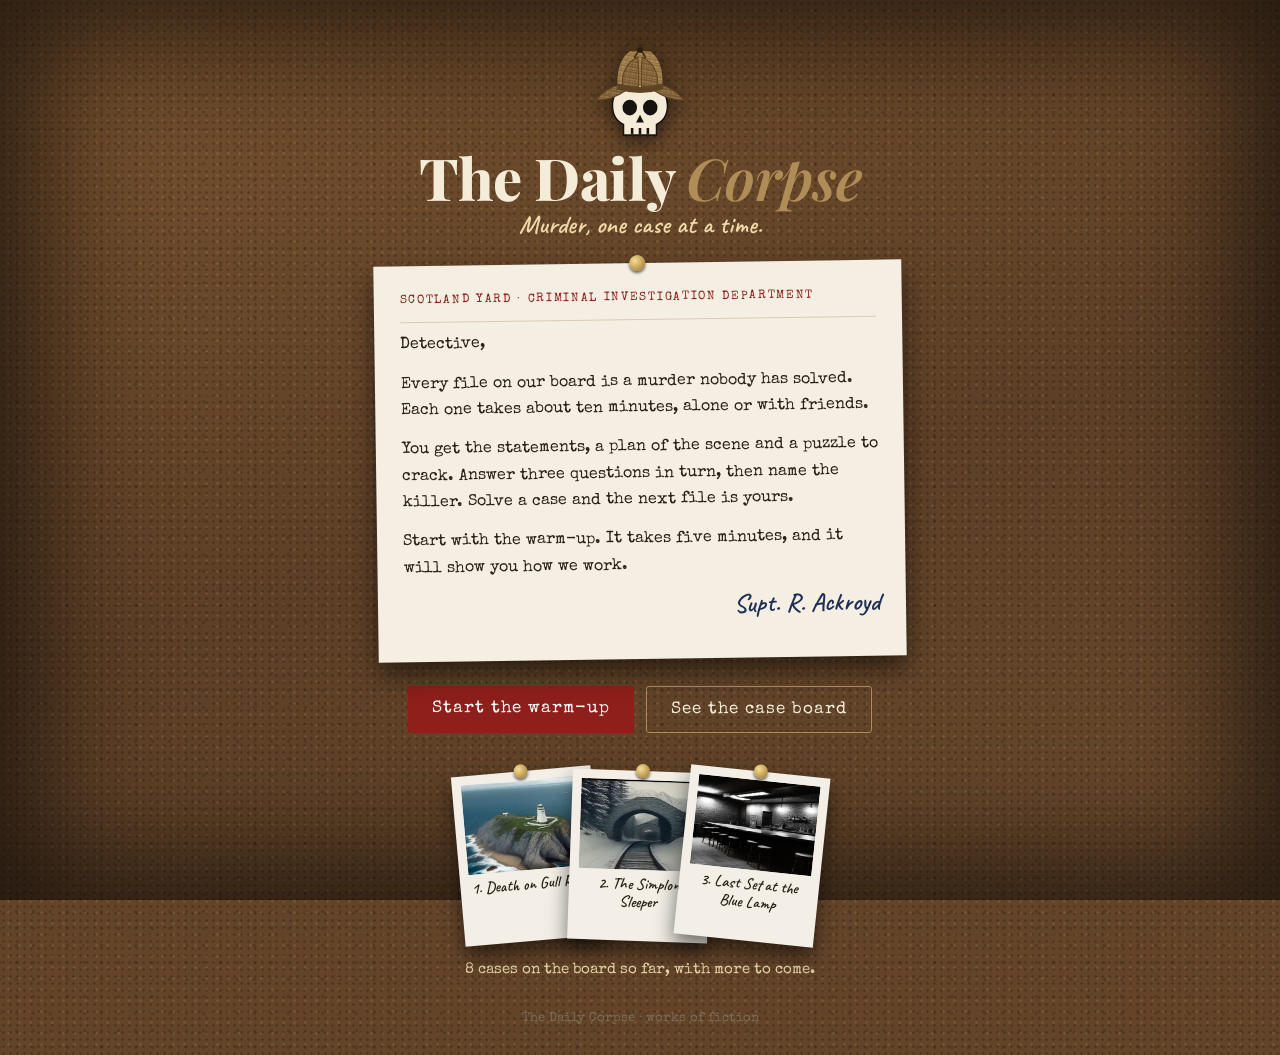
==== commit 6792d89a: "Clutter the case board with desk things, and simplify the landing buttons Between the polaroids the " ====
--- a/index.html
+++ b/index.html
@@ -29,7 +29,7 @@
 
   <div class="land-cta">
     <a class="btn" id="go" href="case.html?c=d-warmup">Start the warm-up</a>
-    <a class="btn ghost-l" id="board" href="board.html">Go to the case board</a>
+    <a class="btn ghost-l" id="board" href="board.html">See the case board</a>
   </div>
 
   <div class="land-files" aria-hidden="true" id="files"></div>
@@ -41,12 +41,9 @@
 <script>
 {
   const $ = s => document.querySelector(s);
-  const pic = v => v.photo || `img/${v.id}/${v.pic || 'plan'}.jpg`, link = v => v.href || `case.html?c=${v.id}`;
-  // A returning detective carries on from the first open case they haven't solved.
+  const pic = v => v.photo || `img/${v.id}/${v.pic || 'plan'}.jpg`;
   const started = [WARMUP, ...LEVELS].some(v => caseSave(v.id).answers?.length);
-  const i = LEVELS.findIndex((v, i) => levelOpen(i) && !solvedCase(v.id));
-  if (started && i >= 0) { $('#go').textContent = `Carry on with Case ${i + 1}`; $('#go').href = link(LEVELS[i]); $('#board').textContent = 'Case board'; }
-  else if (started) { $('#go').textContent = 'Open the case board'; $('#go').href = 'board.html'; $('#board').hidden = true; }
+  if (started) $('#go').hidden = true;   // returning detectives just go to the board
   $('#files').innerHTML = LEVELS.slice(0, 3).map((v, n) => `<span class="pol" style="--r:${[-5, 2, 6][n]}deg"><span class="pol-pic"><img src="${pic(v)}" alt="" width="140" height="104" loading="lazy"></span><span class="pol-cap">${n + 1}. ${v.title}</span></span>`).join('');
   $('#count').textContent = `${LEVELS.length} cases on the board so far, with more to come.`;
 }
--- a/style.css
+++ b/style.css
@@ -360,3 +360,25 @@
 .land-files .pol-cap{font-size:16px}
 .land-count{font:15px "Special Elite",monospace;color:#e6d3a8}
 .board-intro a{color:#a8201a}
+
+/* ---------- desk clutter on the case board ---------- */
+.board{max-width:720px}
+.board .string{z-index:1} .lamp{z-index:1} .pol{z-index:2} .tag{z-index:3}
+.deco{position:absolute;z-index:0;transform:translate(-50%,0) rotate(var(--t,0deg));pointer-events:none}
+.deco.prop img{display:block;width:100%;height:auto;filter:drop-shadow(0 8px 10px rgba(0,0,0,.55))}
+.deco.note{background:#f4efe2;color:#2a2016;padding:12px 12px 14px;font:600 18px/1.15 "Caveat",cursive;box-shadow:0 6px 12px rgba(0,0,0,.45);
+  background-image:linear-gradient(#0000 23px,#c9d6e8 24px,#0000 25px);background-size:100% 22px;background-position:0 12px}
+.deco.note b{display:block;color:#a8201a;font-weight:600}
+.deco.sticky{background:#f3d86b;color:#3a2e10;padding:14px 12px;font:600 19px/1.1 "Caveat",cursive;box-shadow:0 6px 10px rgba(0,0,0,.4);aspect-ratio:1}
+.deco.ticket{background:#e9dcc0;color:#3a2a18;padding:10px 12px;font:12px/1.35 "Special Elite",monospace;box-shadow:0 5px 10px rgba(0,0,0,.45);
+  border-left:3px dashed #a88f64;display:grid;gap:2px}
+.deco.ticket b{font:600 13px "Playfair Display",serif;color:#1d3b6e} .deco.ticket i{font-style:normal;color:#a8201a}
+.deco.match{background:#1d3b6e;color:#f3e3b5;padding:14px 10px 18px;text-align:center;font:11px "Special Elite",monospace;box-shadow:0 5px 10px rgba(0,0,0,.5);
+  border-bottom:10px solid #b9a079;display:grid;gap:3px}
+.deco.match b{font:600 italic 16px "Playfair Display",serif;color:#ffd27f}
+.deco.doodle{background:#fbf8ef;color:#3b3b3b;padding:10px 12px;font:600 19px/1.1 "Caveat",cursive;box-shadow:0 5px 10px rgba(0,0,0,.4);
+  clip-path:polygon(0 4%,8% 0,20% 3%,35% 0,50% 4%,66% 1%,80% 4%,100% 0,100% 100%,0 100%)}
+.deco.doodle svg{display:block;width:100%;height:auto;margin-top:4px;fill:none;stroke:#555;stroke-width:2;stroke-linecap:round}
+.ring{position:absolute;z-index:0;width:96px;height:96px;transform:translate(-50%,-50%);border-radius:50%;pointer-events:none;
+  background:radial-gradient(circle,transparent 60%,rgba(60,32,12,.32) 62%,rgba(60,32,12,.14) 67%,transparent 71%)}
+.land-cta [hidden]{display:none}
